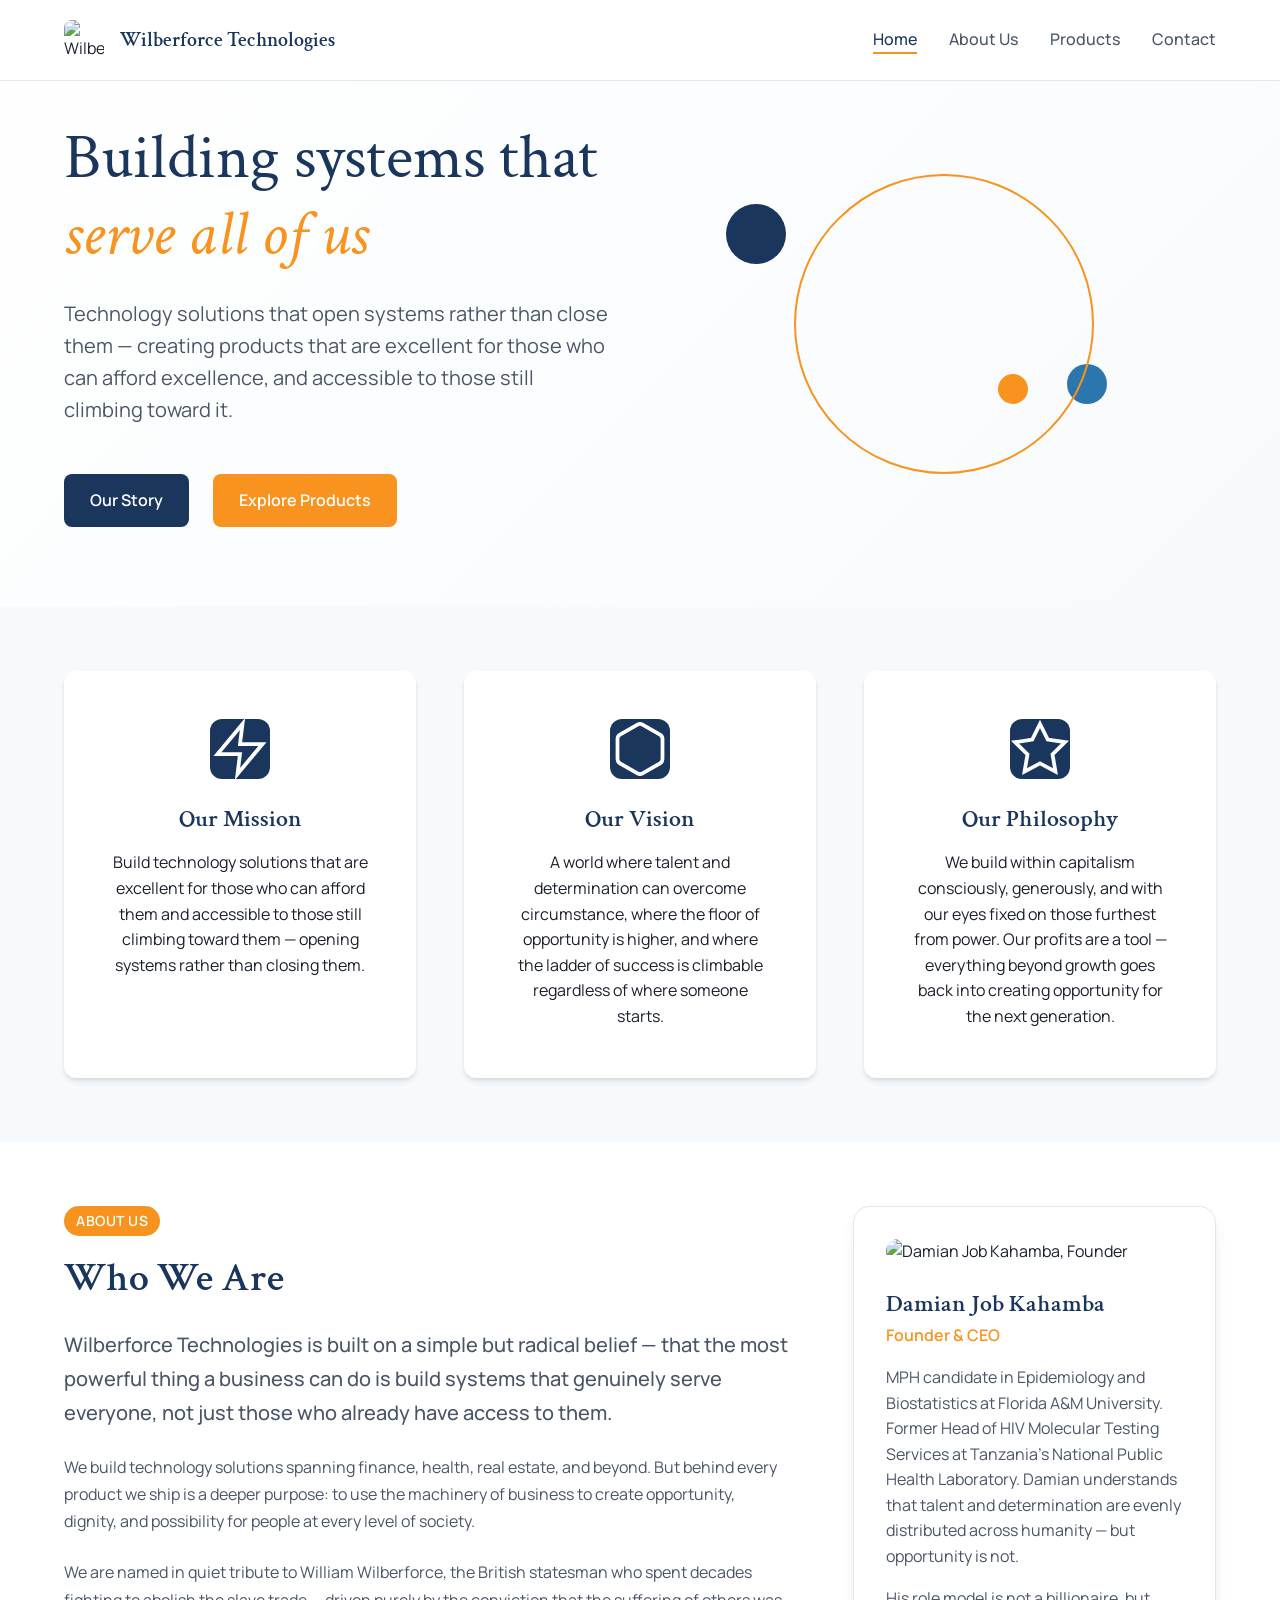
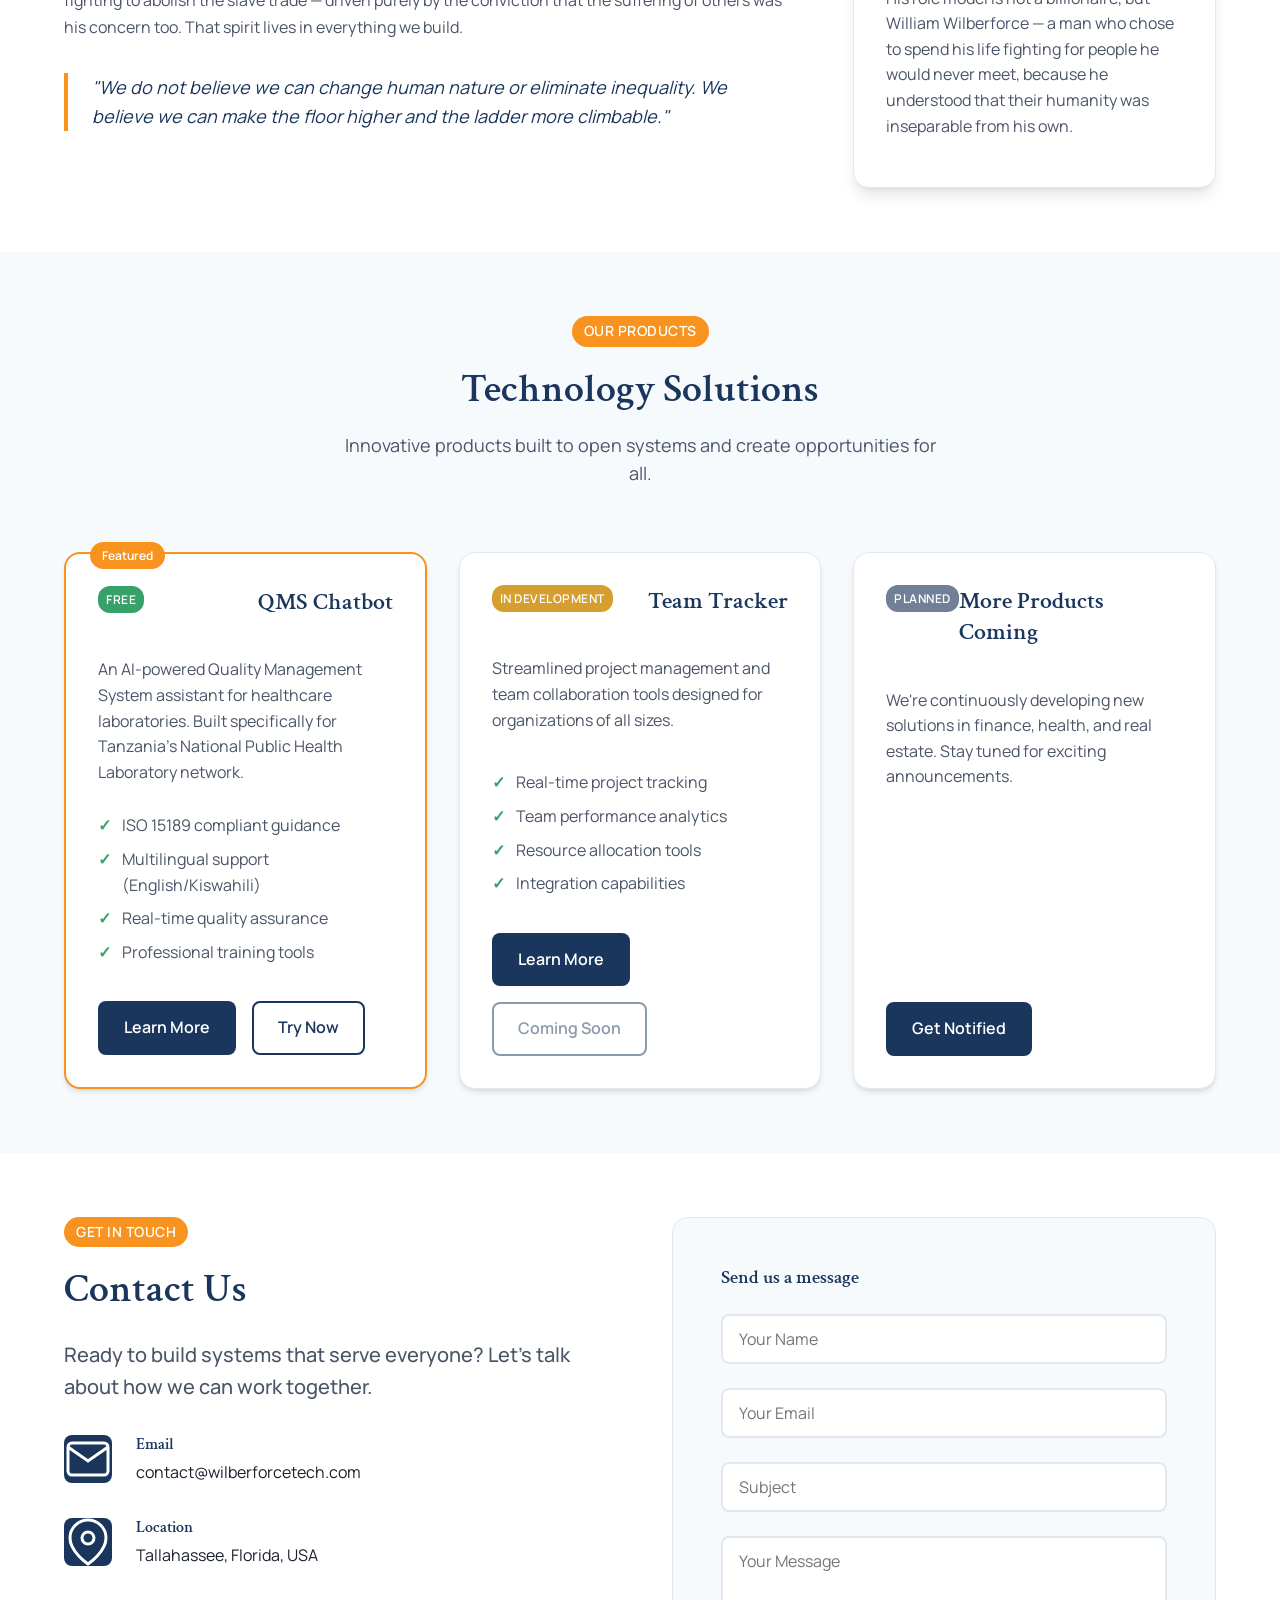
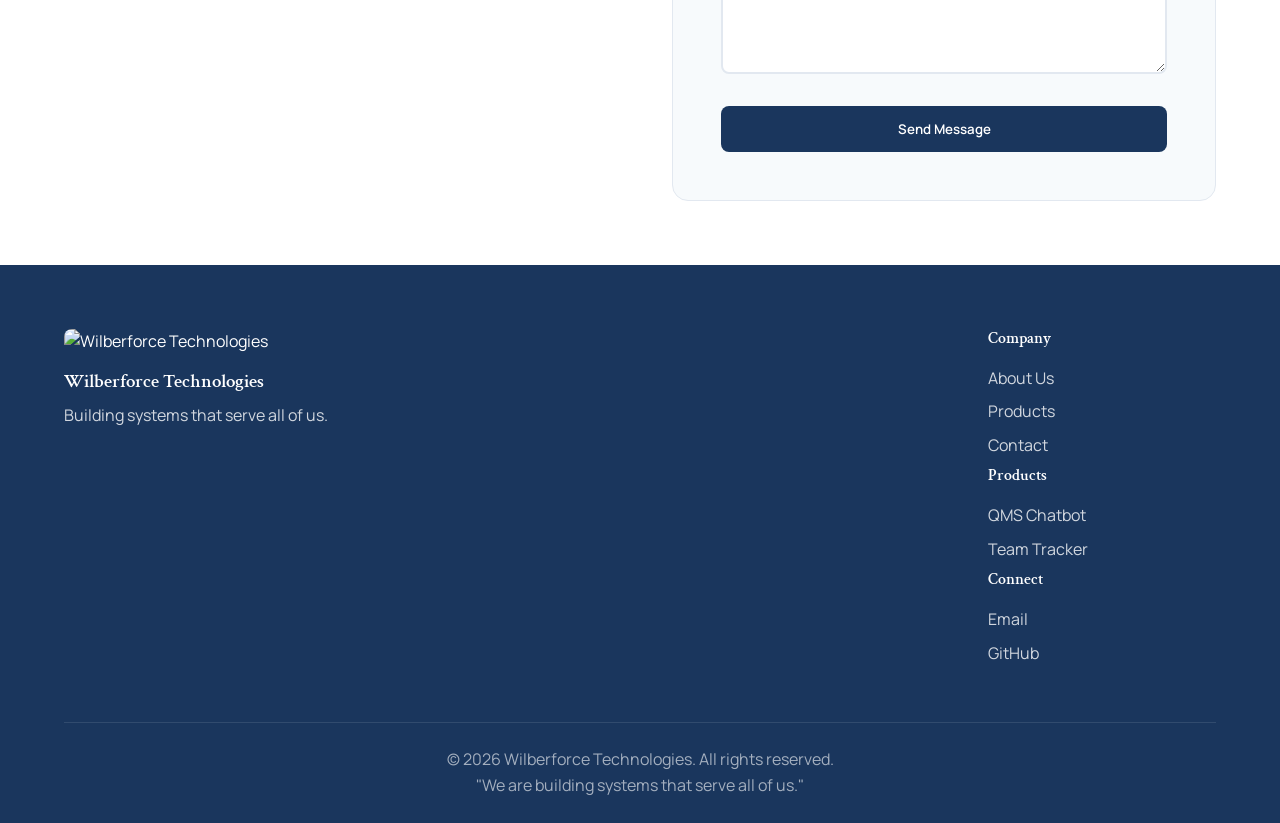
==== index.html @ ec9d5d8d "Add files via upload" ====
<!DOCTYPE html>
<html lang="en">
<head>
    <meta charset="UTF-8">
    <meta name="viewport" content="width=device-width, initial-scale=1.0">
    <title>Wilberforce Technologies - Building Systems That Serve All of Us</title>
    <link rel="stylesheet" href="styles.css">
    <link href="https://fonts.googleapis.com/css2?family=Crimson+Text:ital,wght@0,400;0,600;1,400&family=Manrope:wght@300;400;500;600;700;800&display=swap" rel="stylesheet">
</head>
<body>
    <!-- Navigation -->
    <nav class="navbar">
        <div class="nav-container">
            <div class="nav-logo">
                <img src="assets/logo.jpeg" alt="Wilberforce Technologies" class="logo-img">
                <span class="logo-text">Wilberforce Technologies</span>
            </div>
            <ul class="nav-menu">
                <li><a href="#home" class="nav-link active">Home</a></li>
                <li><a href="#about" class="nav-link">About Us</a></li>
                <li><a href="#products" class="nav-link">Products</a></li>
                <li><a href="#contact" class="nav-link">Contact</a></li>
            </ul>
            <div class="nav-toggle">
                <span></span>
                <span></span>
                <span></span>
            </div>
        </div>
    </nav>

    <!-- Hero Section -->
    <section id="home" class="hero">
        <div class="hero-container">
            <div class="hero-content">
                <h1 class="hero-title">
                    Building systems that 
                    <span class="highlight">serve all of us</span>
                </h1>
                <p class="hero-subtitle">
                    Technology solutions that open systems rather than close them — creating products that are excellent for those who can afford excellence, and accessible to those still climbing toward it.
                </p>
                <div class="hero-buttons">
                    <a href="#about" class="btn btn-primary">Our Story</a>
                    <a href="#products" class="btn btn-secondary">Explore Products</a>
                </div>
            </div>
            <div class="hero-visual">
                <div class="floating-element elem-1"></div>
                <div class="floating-element elem-2"></div>
                <div class="floating-element elem-3"></div>
                <div class="hero-circle"></div>
            </div>
        </div>
    </section>

    <!-- Mission Section -->
    <section class="mission">
        <div class="container">
            <div class="mission-grid">
                <div class="mission-item">
                    <div class="mission-icon">
                        <svg viewBox="0 0 24 24" fill="none" stroke="currentColor" stroke-width="1.5">
                            <path d="M13 2L3 14h9l-1 8 10-12h-9l1-8z"/>
                        </svg>
                    </div>
                    <h3>Our Mission</h3>
                    <p>Build technology solutions that are excellent for those who can afford them and accessible to those still climbing toward them — opening systems rather than closing them.</p>
                </div>
                <div class="mission-item">
                    <div class="mission-icon">
                        <svg viewBox="0 0 24 24" fill="none" stroke="currentColor" stroke-width="1.5">
                            <path d="M21 16V8a2 2 0 0 0-1-1.73l-7-4a2 2 0 0 0-2 0l-7 4A2 2 0 0 0 3 8v8a2 2 0 0 0 1 1.73l7 4a2 2 0 0 0 2 0l7-4A2 2 0 0 0 21 16z"/>
                        </svg>
                    </div>
                    <h3>Our Vision</h3>
                    <p>A world where talent and determination can overcome circumstance, where the floor of opportunity is higher, and where the ladder of success is climbable regardless of where someone starts.</p>
                </div>
                <div class="mission-item">
                    <div class="mission-icon">
                        <svg viewBox="0 0 24 24" fill="none" stroke="currentColor" stroke-width="1.5">
                            <path d="M12 2l3.09 6.26L22 9.27l-5 4.87 1.18 6.88L12 17.77l-6.18 3.25L7 14.14 2 9.27l6.91-1.01L12 2z"/>
                        </svg>
                    </div>
                    <h3>Our Philosophy</h3>
                    <p>We build within capitalism consciously, generously, and with our eyes fixed on those furthest from power. Our profits are a tool — everything beyond growth goes back into creating opportunity for the next generation.</p>
                </div>
            </div>
        </div>
    </section>

    <!-- About Section -->
    <section id="about" class="about">
        <div class="container">
            <div class="about-content">
                <div class="about-text">
                    <span class="section-label">About Us</span>
                    <h2>Who We Are</h2>
                    <p class="lead">Wilberforce Technologies is built on a simple but radical belief — that the most powerful thing a business can do is build systems that genuinely serve everyone, not just those who already have access to them.</p>
                    
                    <p>We build technology solutions spanning finance, health, real estate, and beyond. But behind every product we ship is a deeper purpose: to use the machinery of business to create opportunity, dignity, and possibility for people at every level of society.</p>
                    
                    <p>We are named in quiet tribute to William Wilberforce, the British statesman who spent decades fighting to abolish the slave trade — driven purely by the conviction that the suffering of others was his concern too. That spirit lives in everything we build.</p>
                    
                    <blockquote>
                        "We do not believe we can change human nature or eliminate inequality. We believe we can make the floor higher and the ladder more climbable."
                    </blockquote>
                </div>
                
                <div class="founder-card">
                    <div class="founder-image">
                        <img src="assets/headshot.jpeg" alt="Damian Job Kahamba, Founder">
                    </div>
                    <div class="founder-info">
                        <h3>Damian Job Kahamba</h3>
                        <p class="founder-title">Founder & CEO</p>
                        <p class="founder-bio">
                            MPH candidate in Epidemiology and Biostatistics at Florida A&M University. Former Head of HIV Molecular Testing Services at Tanzania's National Public Health Laboratory. Damian understands that talent and determination are evenly distributed across humanity — but opportunity is not.
                        </p>
                        <p class="founder-philosophy">
                            His role model is not a billionaire, but William Wilberforce — a man who chose to spend his life fighting for people he would never meet, because he understood that their humanity was inseparable from his own.
                        </p>
                    </div>
                </div>
            </div>
        </div>
    </section>

    <!-- Products Section -->
    <section id="products" class="products">
        <div class="container">
            <div class="section-header">
                <span class="section-label">Our Products</span>
                <h2>Technology Solutions</h2>
                <p class="section-description">Innovative products built to open systems and create opportunities for all.</p>
            </div>
            
            <div class="products-grid">
                <div class="product-card featured">
                    <div class="product-header">
                        <div class="product-status free">Free</div>
                        <h3>QMS Chatbot</h3>
                    </div>
                    <p class="product-description">An AI-powered Quality Management System assistant for healthcare laboratories. Built specifically for Tanzania's National Public Health Laboratory network.</p>
                    <ul class="product-features">
                        <li>ISO 15189 compliant guidance</li>
                        <li>Multilingual support (English/Kiswahili)</li>
                        <li>Real-time quality assurance</li>
                        <li>Professional training tools</li>
                    </ul>
                    <div class="product-actions">
                        <a href="qms-chatbot.html" class="btn btn-primary">Learn More</a>
                        <a href="https://qms.damianchatbot.net:8007" class="btn btn-outline" target="_blank">Try Now</a>
                    </div>
                </div>

                <div class="product-card">
                    <div class="product-header">
                        <div class="product-status development">In Development</div>
                        <h3>Team Tracker</h3>
                    </div>
                    <p class="product-description">Streamlined project management and team collaboration tools designed for organizations of all sizes.</p>
                    <ul class="product-features">
                        <li>Real-time project tracking</li>
                        <li>Team performance analytics</li>
                        <li>Resource allocation tools</li>
                        <li>Integration capabilities</li>
                    </ul>
                    <div class="product-actions">
                        <a href="team-tracker.html" class="btn btn-primary">Learn More</a>
                        <a href="#" class="btn btn-outline disabled">Coming Soon</a>
                    </div>
                </div>

                <div class="product-card">
                    <div class="product-header">
                        <div class="product-status planned">Planned</div>
                        <h3>More Products Coming</h3>
                    </div>
                    <p class="product-description">We're continuously developing new solutions in finance, health, and real estate. Stay tuned for exciting announcements.</p>
                    <div class="product-actions">
                        <a href="#contact" class="btn btn-primary">Get Notified</a>
                    </div>
                </div>
            </div>
        </div>
    </section>

    <!-- Contact Section -->
    <section id="contact" class="contact">
        <div class="container">
            <div class="contact-content">
                <div class="contact-info">
                    <span class="section-label">Get in Touch</span>
                    <h2>Contact Us</h2>
                    <p class="lead">Ready to build systems that serve everyone? Let's talk about how we can work together.</p>
                    
                    <div class="contact-details">
                        <div class="contact-item">
                            <div class="contact-icon">
                                <svg viewBox="0 0 24 24" fill="none" stroke="currentColor" stroke-width="1.5">
                                    <path d="M4 4h16c1.1 0 2 .9 2 2v12c0 1.1-.9 2-2 2H4c-1.1 0-2-.9-2-2V6c0-1.1.9-2 2-2z"/>
                                    <polyline points="22,6 12,13 2,6"/>
                                </svg>
                            </div>
                            <div>
                                <h4>Email</h4>
                                <p>contact@wilberforcetech.com</p>
                            </div>
                        </div>
                        
                        <div class="contact-item">
                            <div class="contact-icon">
                                <svg viewBox="0 0 24 24" fill="none" stroke="currentColor" stroke-width="1.5">
                                    <path d="M21 10c0 7-9 13-9 13s-9-6-9-13a9 9 0 0 1 18 0z"/>
                                    <circle cx="12" cy="10" r="3"/>
                                </svg>
                            </div>
                            <div>
                                <h4>Location</h4>
                                <p>Tallahassee, Florida, USA</p>
                            </div>
                        </div>
                    </div>
                </div>
                
                <div class="contact-form">
                    <h3>Send us a message</h3>
                    <form>
                        <div class="form-group">
                            <input type="text" id="name" name="name" placeholder="Your Name" required>
                        </div>
                        <div class="form-group">
                            <input type="email" id="email" name="email" placeholder="Your Email" required>
                        </div>
                        <div class="form-group">
                            <input type="text" id="subject" name="subject" placeholder="Subject" required>
                        </div>
                        <div class="form-group">
                            <textarea id="message" name="message" rows="5" placeholder="Your Message" required></textarea>
                        </div>
                        <button type="submit" class="btn btn-primary full-width">Send Message</button>
                    </form>
                </div>
            </div>
        </div>
    </section>

    <!-- Footer -->
    <footer class="footer">
        <div class="container">
            <div class="footer-content">
                <div class="footer-brand">
                    <img src="assets/logo.jpeg" alt="Wilberforce Technologies" class="footer-logo">
                    <h3>Wilberforce Technologies</h3>
                    <p>Building systems that serve all of us.</p>
                </div>
                
                <div class="footer-links">
                    <div class="footer-section">
                        <h4>Company</h4>
                        <ul>
                            <li><a href="#about">About Us</a></li>
                            <li><a href="#products">Products</a></li>
                            <li><a href="#contact">Contact</a></li>
                        </ul>
                    </div>
                    
                    <div class="footer-section">
                        <h4>Products</h4>
                        <ul>
                            <li><a href="qms-chatbot.html">QMS Chatbot</a></li>
                            <li><a href="team-tracker.html">Team Tracker</a></li>
                        </ul>
                    </div>
                    
                    <div class="footer-section">
                        <h4>Connect</h4>
                        <ul>
                            <li><a href="mailto:contact@wilberforcetech.com">Email</a></li>
                            <li><a href="https://github.com/damianjobkahamba" target="_blank">GitHub</a></li>
                        </ul>
                    </div>
                </div>
            </div>
            
            <div class="footer-bottom">
                <p>&copy; 2026 Wilberforce Technologies. All rights reserved.</p>
                <p>"We are building systems that serve all of us."</p>
            </div>
        </div>
    </footer>

    <script src="script.js"></script>
</body>
</html>
---- styles.css ----
:root {
  /* Brand Colors */
  --primary-color: #1a365d;
  --secondary-color: #2b77ad;
  --accent-color: #f7931e;
  --text-primary: #1a202c;
  --text-secondary: #4a5568;
  --text-muted: #718096;
  --background: #ffffff;
  --background-secondary: #f7fafc;
  --background-tertiary: #edf2f7;
  --border-color: #e2e8f0;
  --success-color: #38a169;
  --warning-color: #d69e2e;
  
  /* Typography */
  --font-heading: 'Crimson Text', serif;
  --font-body: 'Manrope', sans-serif;
  
  /* Spacing */
  --spacing-xs: 0.25rem;
  --spacing-sm: 0.5rem;
  --spacing-md: 1rem;
  --spacing-lg: 1.5rem;
  --spacing-xl: 2rem;
  --spacing-2xl: 3rem;
  --spacing-3xl: 4rem;
  
  /* Shadows */
  --shadow-sm: 0 1px 2px 0 rgba(0, 0, 0, 0.05);
  --shadow-md: 0 4px 6px -1px rgba(0, 0, 0, 0.1), 0 2px 4px -1px rgba(0, 0, 0, 0.06);
  --shadow-lg: 0 10px 15px -3px rgba(0, 0, 0, 0.1), 0 4px 6px -2px rgba(0, 0, 0, 0.05);
  --shadow-xl: 0 20px 25px -5px rgba(0, 0, 0, 0.1), 0 10px 10px -5px rgba(0, 0, 0, 0.04);
  
  /* Transitions */
  --transition-base: all 0.3s ease;
  --transition-fast: all 0.15s ease;
}

/* Reset and Base Styles */
* {
  margin: 0;
  padding: 0;
  box-sizing: border-box;
}

body {
  font-family: var(--font-body);
  line-height: 1.6;
  color: var(--text-primary);
  background: var(--background);
  overflow-x: hidden;
}

h1, h2, h3, h4, h5, h6 {
  font-family: var(--font-heading);
  font-weight: 600;
  line-height: 1.3;
}

.container {
  max-width: 1200px;
  margin: 0 auto;
  padding: 0 var(--spacing-lg);
}

/* Navigation */
.navbar {
  position: fixed;
  top: 0;
  left: 0;
  right: 0;
  background: rgba(255, 255, 255, 0.95);
  backdrop-filter: blur(10px);
  border-bottom: 1px solid var(--border-color);
  z-index: 1000;
  transition: var(--transition-base);
}

.nav-container {
  max-width: 1200px;
  margin: 0 auto;
  padding: 0 var(--spacing-lg);
  display: flex;
  align-items: center;
  justify-content: space-between;
  height: 80px;
}

.nav-logo {
  display: flex;
  align-items: center;
  gap: var(--spacing-md);
}

.logo-img {
  width: 40px;
  height: 40px;
  border-radius: 8px;
  object-fit: cover;
}

.logo-text {
  font-family: var(--font-heading);
  font-size: 1.25rem;
  font-weight: 600;
  color: var(--primary-color);
}

.nav-menu {
  display: flex;
  list-style: none;
  gap: var(--spacing-xl);
}

.nav-link {
  text-decoration: none;
  color: var(--text-secondary);
  font-weight: 500;
  transition: var(--transition-base);
  position: relative;
}

.nav-link:hover,
.nav-link.active {
  color: var(--primary-color);
}

.nav-link::after {
  content: '';
  position: absolute;
  bottom: -4px;
  left: 0;
  width: 0;
  height: 2px;
  background: var(--accent-color);
  transition: var(--transition-base);
}

.nav-link:hover::after,
.nav-link.active::after {
  width: 100%;
}

.nav-toggle {
  display: none;
  flex-direction: column;
  cursor: pointer;
  gap: 4px;
}

.nav-toggle span {
  width: 25px;
  height: 3px;
  background: var(--primary-color);
  border-radius: 2px;
  transition: var(--transition-base);
}

/* Hero Section */
.hero {
  padding: 120px 0 80px;
  background: linear-gradient(135deg, var(--background) 0%, var(--background-secondary) 100%);
  position: relative;
  overflow: hidden;
}

.hero-container {
  max-width: 1200px;
  margin: 0 auto;
  padding: 0 var(--spacing-lg);
  display: grid;
  grid-template-columns: 1fr 1fr;
  gap: var(--spacing-3xl);
  align-items: center;
}

.hero-title {
  font-size: clamp(2.5rem, 5vw, 4rem);
  font-weight: 400;
  color: var(--primary-color);
  margin-bottom: var(--spacing-lg);
  line-height: 1.2;
}

.highlight {
  color: var(--accent-color);
  font-style: italic;
}

.hero-subtitle {
  font-size: 1.25rem;
  color: var(--text-secondary);
  margin-bottom: var(--spacing-2xl);
  line-height: 1.6;
}

.hero-buttons {
  display: flex;
  gap: var(--spacing-lg);
  flex-wrap: wrap;
}

/* Visual Elements */
.hero-visual {
  position: relative;
  height: 400px;
  display: flex;
  align-items: center;
  justify-content: center;
}

.hero-circle {
  width: 300px;
  height: 300px;
  border: 2px solid var(--accent-color);
  border-radius: 50%;
  position: relative;
  animation: rotate 20s linear infinite;
}

.floating-element {
  position: absolute;
  border-radius: 50%;
  animation: float 6s ease-in-out infinite;
}

.elem-1 {
  width: 60px;
  height: 60px;
  background: var(--primary-color);
  top: 20%;
  left: 10%;
  animation-delay: 0s;
}

.elem-2 {
  width: 40px;
  height: 40px;
  background: var(--secondary-color);
  top: 60%;
  right: 20%;
  animation-delay: 2s;
}

.elem-3 {
  width: 30px;
  height: 30px;
  background: var(--accent-color);
  bottom: 30%;
  left: 60%;
  animation-delay: 4s;
}

@keyframes rotate {
  from { transform: rotate(0deg); }
  to { transform: rotate(360deg); }
}

@keyframes float {
  0%, 100% { transform: translateY(0px); }
  50% { transform: translateY(-20px); }
}

/* Buttons */
.btn {
  display: inline-flex;
  align-items: center;
  padding: 12px 24px;
  border-radius: 8px;
  text-decoration: none;
  font-weight: 600;
  transition: var(--transition-base);
  border: 2px solid transparent;
  cursor: pointer;
  font-family: var(--font-body);
}

.btn-primary {
  background: var(--primary-color);
  color: white;
}

.btn-primary:hover {
  background: var(--secondary-color);
  transform: translateY(-2px);
  box-shadow: var(--shadow-lg);
}

.btn-secondary {
  background: var(--accent-color);
  color: white;
}

.btn-secondary:hover {
  background: #e8851a;
  transform: translateY(-2px);
  box-shadow: var(--shadow-lg);
}

.btn-outline {
  background: transparent;
  color: var(--primary-color);
  border: 2px solid var(--primary-color);
}

.btn-outline:hover {
  background: var(--primary-color);
  color: white;
}

.btn.disabled {
  opacity: 0.5;
  cursor: not-allowed;
  pointer-events: none;
}

.btn.full-width {
  width: 100%;
  justify-content: center;
}

/* Mission Section */
.mission {
  padding: var(--spacing-3xl) 0;
  background: var(--background-secondary);
}

.mission-grid {
  display: grid;
  grid-template-columns: repeat(auto-fit, minmax(320px, 1fr));
  gap: var(--spacing-2xl);
}

.mission-item {
  text-align: center;
  padding: var(--spacing-2xl);
  background: white;
  border-radius: 12px;
  box-shadow: var(--shadow-md);
  transition: var(--transition-base);
}

.mission-item:hover {
  transform: translateY(-5px);
  box-shadow: var(--shadow-xl);
}

.mission-icon {
  width: 60px;
  height: 60px;
  margin: 0 auto var(--spacing-lg);
  background: var(--primary-color);
  border-radius: 12px;
  display: flex;
  align-items: center;
  justify-content: center;
  color: white;
}

.mission-item h3 {
  font-size: 1.5rem;
  color: var(--primary-color);
  margin-bottom: var(--spacing-md);
}

/* Section Labels */
.section-label {
  display: inline-block;
  padding: 4px 12px;
  background: var(--accent-color);
  color: white;
  font-size: 0.875rem;
  font-weight: 600;
  border-radius: 20px;
  margin-bottom: var(--spacing-md);
  text-transform: uppercase;
  letter-spacing: 0.5px;
}

/* About Section */
.about {
  padding: var(--spacing-3xl) 0;
}

.about-content {
  display: grid;
  grid-template-columns: 2fr 1fr;
  gap: var(--spacing-3xl);
  align-items: start;
}

.about-text h2 {
  font-size: 2.5rem;
  color: var(--primary-color);
  margin-bottom: var(--spacing-lg);
}

.lead {
  font-size: 1.25rem;
  color: var(--text-secondary);
  font-weight: 500;
  margin-bottom: var(--spacing-lg);
}

.about-text p {
  margin-bottom: var(--spacing-lg);
  color: var(--text-secondary);
  line-height: 1.7;
}

blockquote {
  border-left: 4px solid var(--accent-color);
  padding-left: var(--spacing-lg);
  margin: var(--spacing-xl) 0;
  font-style: italic;
  font-size: 1.125rem;
  color: var(--primary-color);
}

/* Founder Card */
.founder-card {
  background: white;
  border-radius: 16px;
  padding: var(--spacing-xl);
  box-shadow: var(--shadow-lg);
  border: 1px solid var(--border-color);
  position: sticky;
  top: 120px;
}

.founder-image {
  margin-bottom: var(--spacing-lg);
}

.founder-image img {
  width: 100%;
  height: 250px;
  object-fit: cover;
  border-radius: 12px;
}

.founder-card h3 {
  font-size: 1.5rem;
  color: var(--primary-color);
  margin-bottom: var(--spacing-xs);
}

.founder-title {
  color: var(--accent-color);
  font-weight: 600;
  margin-bottom: var(--spacing-md);
}

.founder-bio,
.founder-philosophy {
  color: var(--text-secondary);
  line-height: 1.6;
  margin-bottom: var(--spacing-md);
}

/* Products Section */
.products {
  padding: var(--spacing-3xl) 0;
  background: var(--background-secondary);
}

.section-header {
  text-align: center;
  margin-bottom: var(--spacing-3xl);
}

.section-header h2 {
  font-size: 2.5rem;
  color: var(--primary-color);
  margin-bottom: var(--spacing-md);
}

.section-description {
  font-size: 1.125rem;
  color: var(--text-secondary);
  max-width: 600px;
  margin: 0 auto;
}

.products-grid {
  display: grid;
  grid-template-columns: repeat(auto-fit, minmax(350px, 1fr));
  gap: var(--spacing-xl);
}

.product-card {
  background: white;
  border-radius: 16px;
  padding: var(--spacing-xl);
  box-shadow: var(--shadow-md);
  border: 1px solid var(--border-color);
  transition: var(--transition-base);
  display: flex;
  flex-direction: column;
}

.product-card:hover {
  transform: translateY(-8px);
  box-shadow: var(--shadow-xl);
}

.product-card.featured {
  border: 2px solid var(--accent-color);
  position: relative;
}

.product-card.featured::before {
  content: 'Featured';
  position: absolute;
  top: -12px;
  left: var(--spacing-lg);
  background: var(--accent-color);
  color: white;
  padding: 4px 12px;
  border-radius: 20px;
  font-size: 0.75rem;
  font-weight: 600;
}

.product-header {
  display: flex;
  justify-content: space-between;
  align-items: flex-start;
  margin-bottom: var(--spacing-lg);
}

.product-status {
  padding: 4px 8px;
  border-radius: 12px;
  font-size: 0.75rem;
  font-weight: 600;
  text-transform: uppercase;
  letter-spacing: 0.5px;
}

.product-status.free {
  background: var(--success-color);
  color: white;
}

.product-status.development {
  background: var(--warning-color);
  color: white;
}

.product-status.planned {
  background: var(--text-muted);
  color: white;
}

.product-card h3 {
  font-size: 1.5rem;
  color: var(--primary-color);
  margin-bottom: var(--spacing-md);
}

.product-description {
  color: var(--text-secondary);
  margin-bottom: var(--spacing-lg);
  line-height: 1.6;
  flex-grow: 1;
}

.product-features {
  list-style: none;
  margin-bottom: var(--spacing-xl);
}

.product-features li {
  padding: var(--spacing-xs) 0;
  color: var(--text-secondary);
  position: relative;
  padding-left: var(--spacing-lg);
}

.product-features li::before {
  content: '✓';
  position: absolute;
  left: 0;
  color: var(--success-color);
  font-weight: bold;
}

.product-actions {
  display: flex;
  gap: var(--spacing-md);
  flex-wrap: wrap;
}

/* Contact Section */
.contact {
  padding: var(--spacing-3xl) 0;
}

.contact-content {
  display: grid;
  grid-template-columns: 1fr 1fr;
  gap: var(--spacing-3xl);
}

.contact-info h2 {
  font-size: 2.5rem;
  color: var(--primary-color);
  margin-bottom: var(--spacing-lg);
}

.contact-details {
  margin-top: var(--spacing-xl);
}

.contact-item {
  display: flex;
  gap: var(--spacing-lg);
  margin-bottom: var(--spacing-xl);
}

.contact-icon {
  width: 48px;
  height: 48px;
  background: var(--primary-color);
  border-radius: 8px;
  display: flex;
  align-items: center;
  justify-content: center;
  color: white;
  flex-shrink: 0;
}

.contact-item h4 {
  color: var(--primary-color);
  margin-bottom: var(--spacing-xs);
}

/* Form Styles */
.contact-form {
  background: var(--background-secondary);
  padding: var(--spacing-2xl);
  border-radius: 16px;
  border: 1px solid var(--border-color);
}

.contact-form h3 {
  color: var(--primary-color);
  margin-bottom: var(--spacing-lg);
}

.form-group {
  margin-bottom: var(--spacing-lg);
}

.form-group input,
.form-group textarea {
  width: 100%;
  padding: 12px 16px;
  border: 2px solid var(--border-color);
  border-radius: 8px;
  font-family: var(--font-body);
  font-size: 1rem;
  transition: var(--transition-base);
}

.form-group input:focus,
.form-group textarea:focus {
  outline: none;
  border-color: var(--primary-color);
  box-shadow: 0 0 0 3px rgba(26, 54, 93, 0.1);
}

.form-group textarea {
  resize: vertical;
  min-height: 120px;
}

/* Footer */
.footer {
  background: var(--primary-color);
  color: white;
  padding: var(--spacing-3xl) 0 var(--spacing-lg);
}

.footer-content {
  display: grid;
  grid-template-columns: 1fr auto auto auto;
  gap: var(--spacing-3xl);
  margin-bottom: var(--spacing-2xl);
}

.footer-brand {
  max-width: 300px;
}

.footer-logo {
  width: 48px;
  height: 48px;
  border-radius: 8px;
  margin-bottom: var(--spacing-md);
}

.footer-brand h3 {
  color: white;
  margin-bottom: var(--spacing-sm);
}

.footer-brand p {
  color: rgba(255, 255, 255, 0.8);
}

.footer-section h4 {
  color: white;
  margin-bottom: var(--spacing-md);
  font-size: 1rem;
}

.footer-section ul {
  list-style: none;
}

.footer-section ul li {
  margin-bottom: var(--spacing-sm);
}

.footer-section ul li a {
  color: rgba(255, 255, 255, 0.8);
  text-decoration: none;
  transition: var(--transition-base);
}

.footer-section ul li a:hover {
  color: var(--accent-color);
}

.footer-bottom {
  border-top: 1px solid rgba(255, 255, 255, 0.1);
  padding-top: var(--spacing-lg);
  text-align: center;
  color: rgba(255, 255, 255, 0.6);
}

/* Responsive Design */
@media (max-width: 768px) {
  .nav-menu {
    display: none;
  }
  
  .nav-toggle {
    display: flex;
  }
  
  .hero-container {
    grid-template-columns: 1fr;
    text-align: center;
  }
  
  .hero-visual {
    height: 300px;
  }
  
  .hero-circle {
    width: 200px;
    height: 200px;
  }
  
  .about-content {
    grid-template-columns: 1fr;
    gap: var(--spacing-2xl);
  }
  
  .founder-card {
    position: static;
  }
  
  .contact-content {
    grid-template-columns: 1fr;
    gap: var(--spacing-2xl);
  }
  
  .footer-content {
    grid-template-columns: 1fr;
    text-align: center;
  }
  
  .hero-buttons {
    justify-content: center;
  }
  
  .product-actions {
    justify-content: center;
  }
}

@media (max-width: 480px) {
  .container {
    padding: 0 var(--spacing-md);
  }
  
  .hero {
    padding: 100px 0 60px;
  }
  
  .hero-title {
    font-size: 2.5rem;
  }
  
  .products-grid {
    grid-template-columns: 1fr;
  }
  
  .btn {
    padding: 10px 20px;
    font-size: 0.9rem;
  }
}
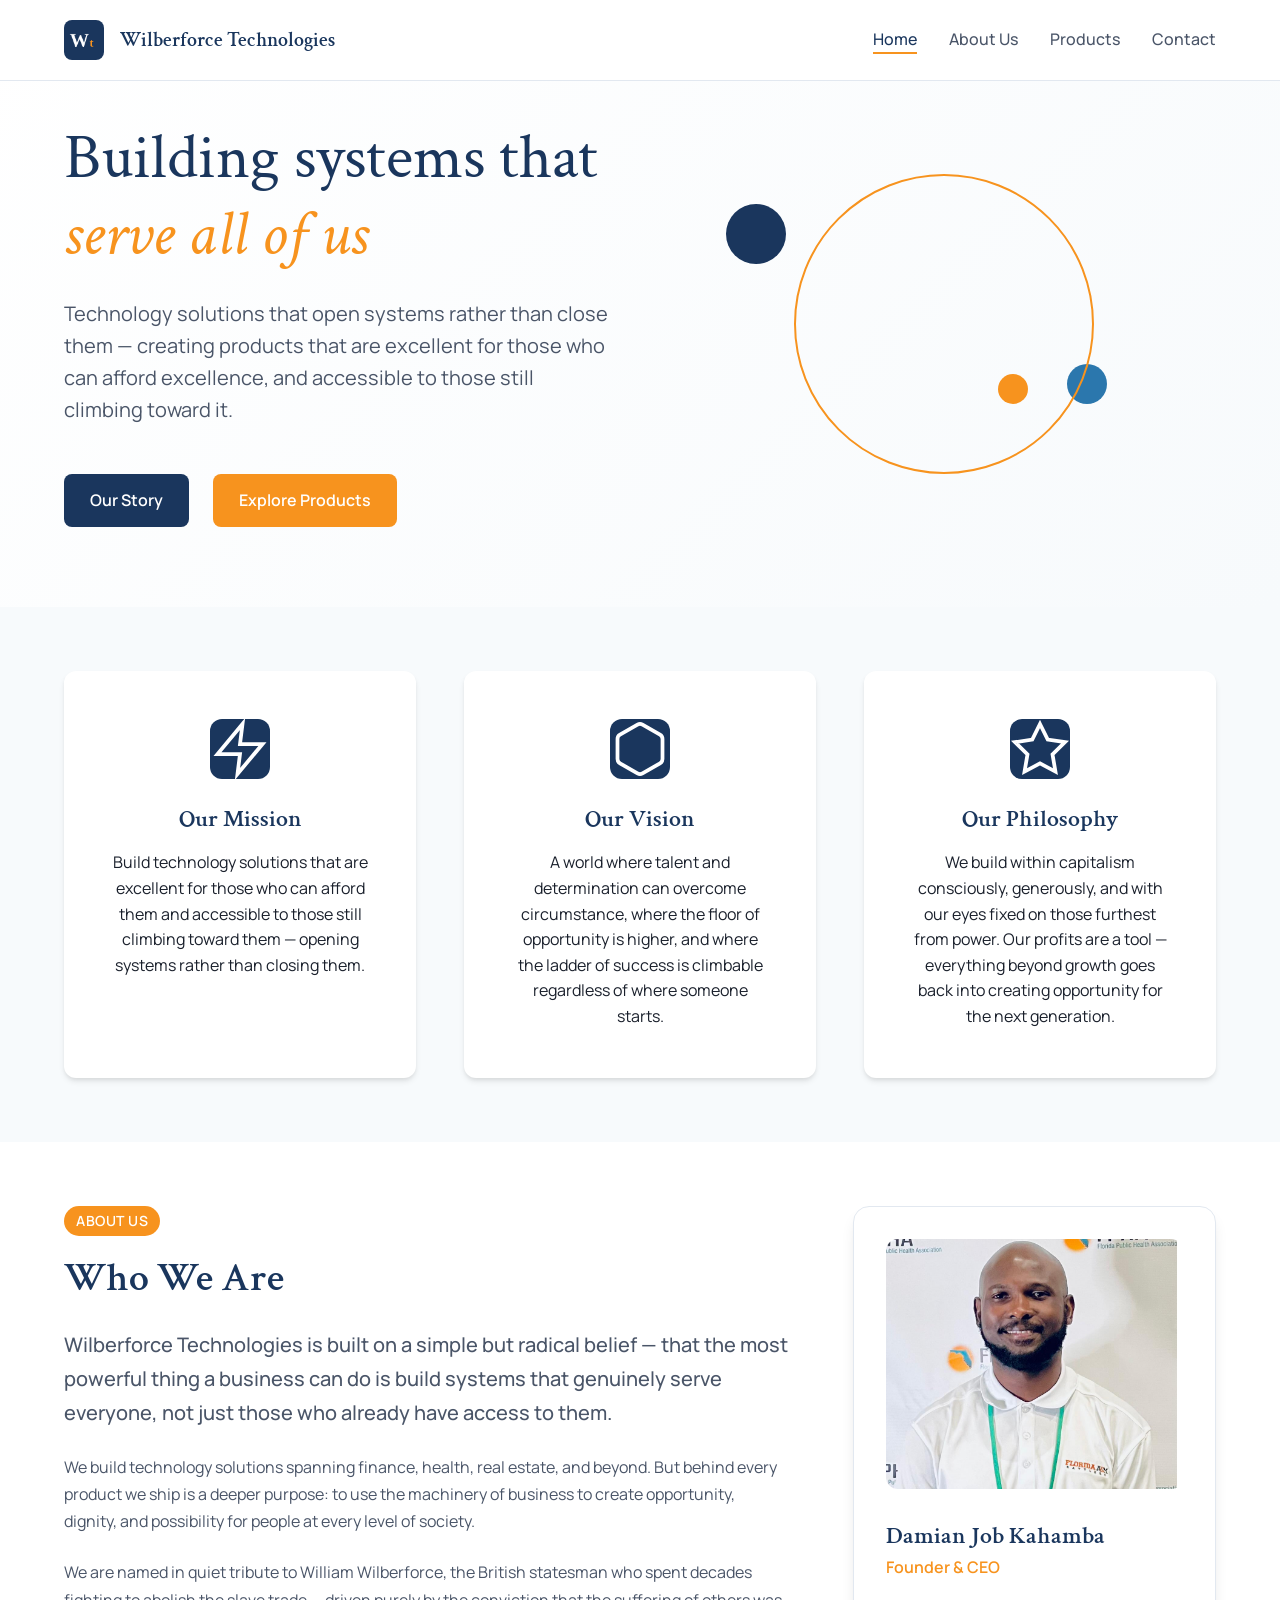
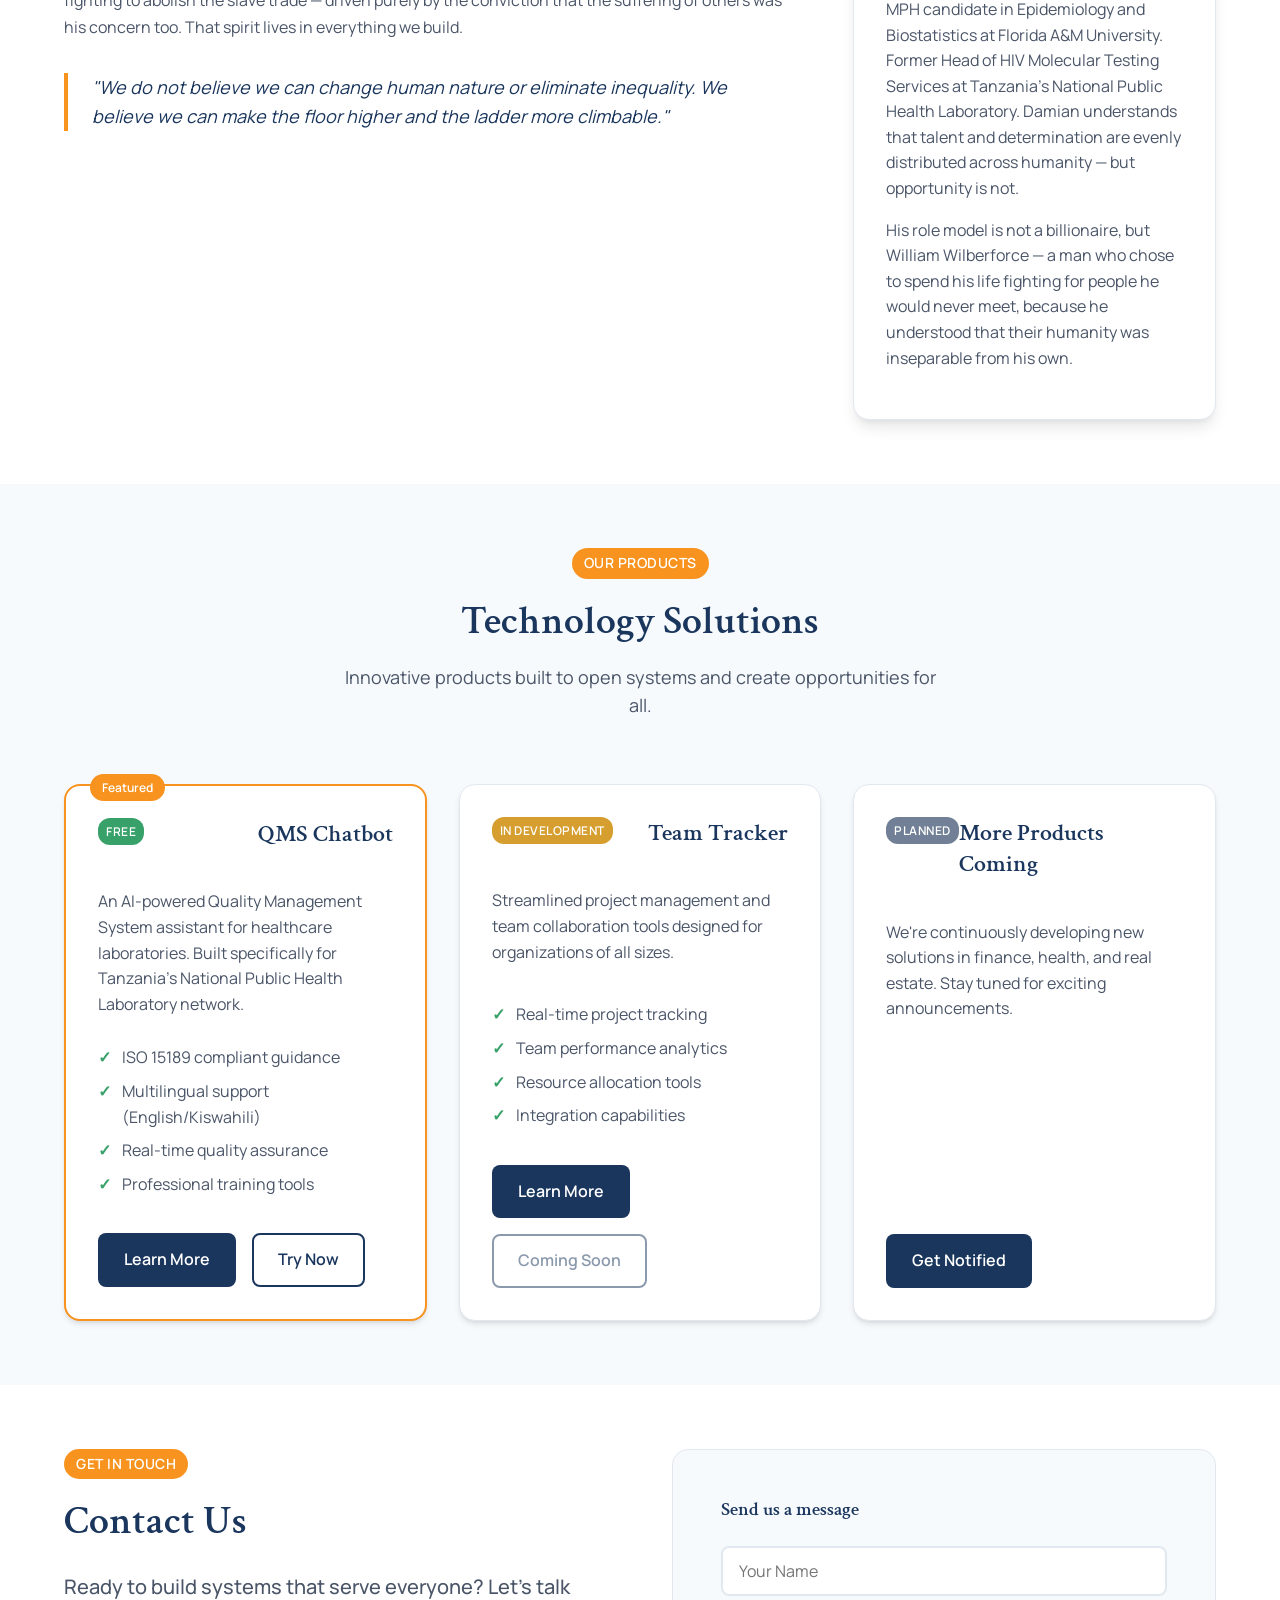
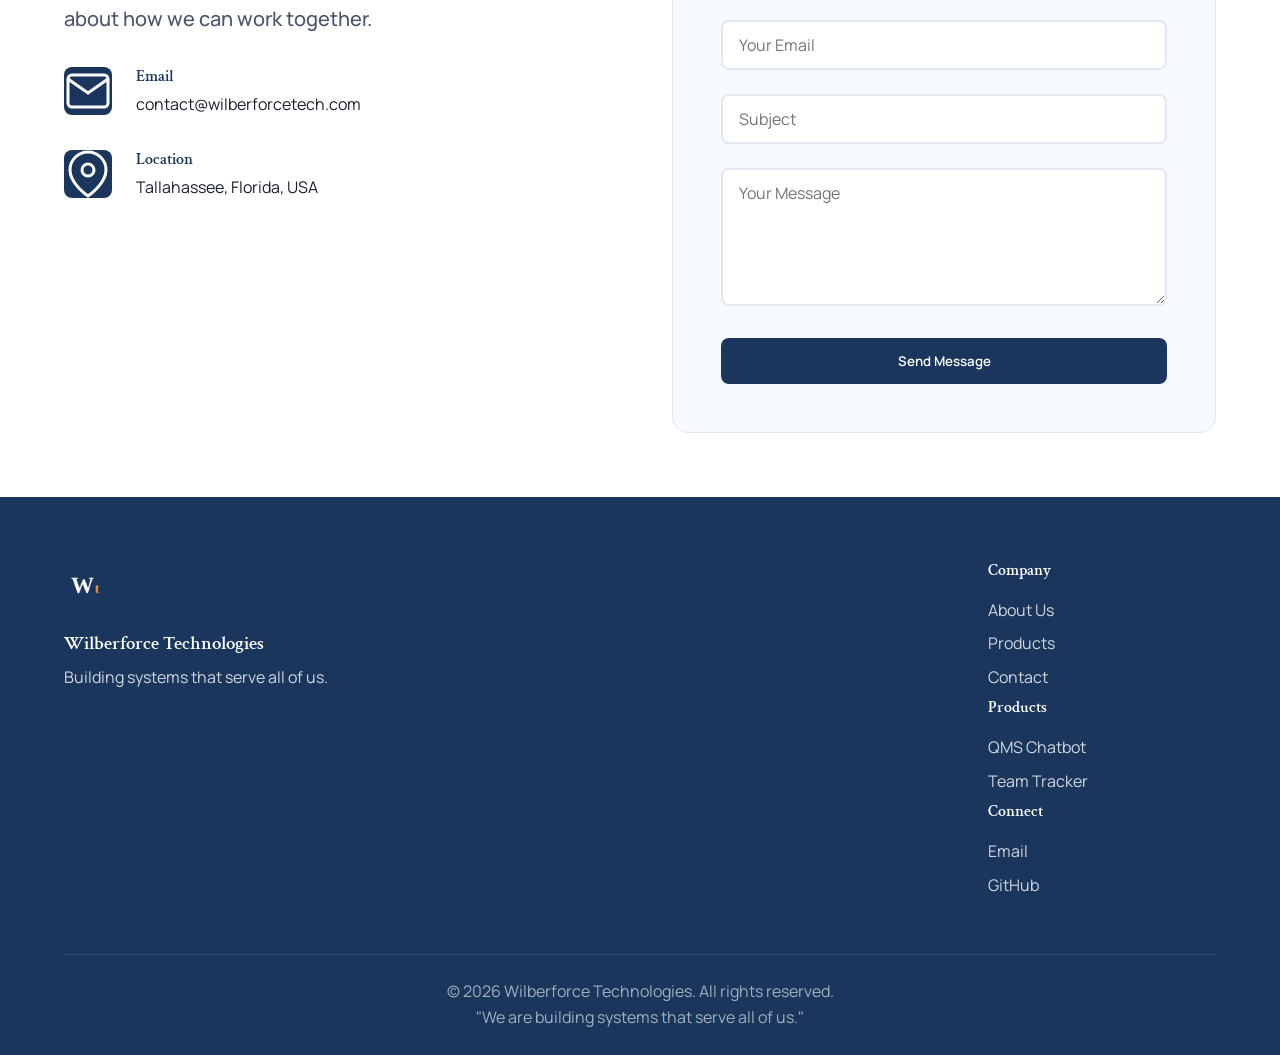
==== commit 859c8cf0: "Update image source paths in index.html" ====
--- a/index.html
+++ b/index.html
@@ -12,7 +12,7 @@
     <nav class="navbar">
         <div class="nav-container">
             <div class="nav-logo">
-                <img src="assets/logo.jpeg" alt="Wilberforce Technologies" class="logo-img">
+                <img src="logo.jpeg" alt="Wilberforce Technologies" class="logo-img">
                 <span class="logo-text">Wilberforce Technologies</span>
             </div>
             <ul class="nav-menu">
@@ -109,7 +109,7 @@
                 
                 <div class="founder-card">
                     <div class="founder-image">
-                        <img src="assets/headshot.jpeg" alt="Damian Job Kahamba, Founder">
+                        <img src="headshot.jpeg" alt="Damian Job Kahamba, Founder">
                     </div>
                     <div class="founder-info">
                         <h3>Damian Job Kahamba</h3>
@@ -251,7 +251,7 @@
         <div class="container">
             <div class="footer-content">
                 <div class="footer-brand">
-                    <img src="assets/logo.jpeg" alt="Wilberforce Technologies" class="footer-logo">
+                    <img src="logo.jpeg" alt="Wilberforce Technologies" class="footer-logo">
                     <h3>Wilberforce Technologies</h3>
                     <p>Building systems that serve all of us.</p>
                 </div>
@@ -293,4 +293,4 @@
 
     <script src="script.js"></script>
 </body>
-</html>+</html>
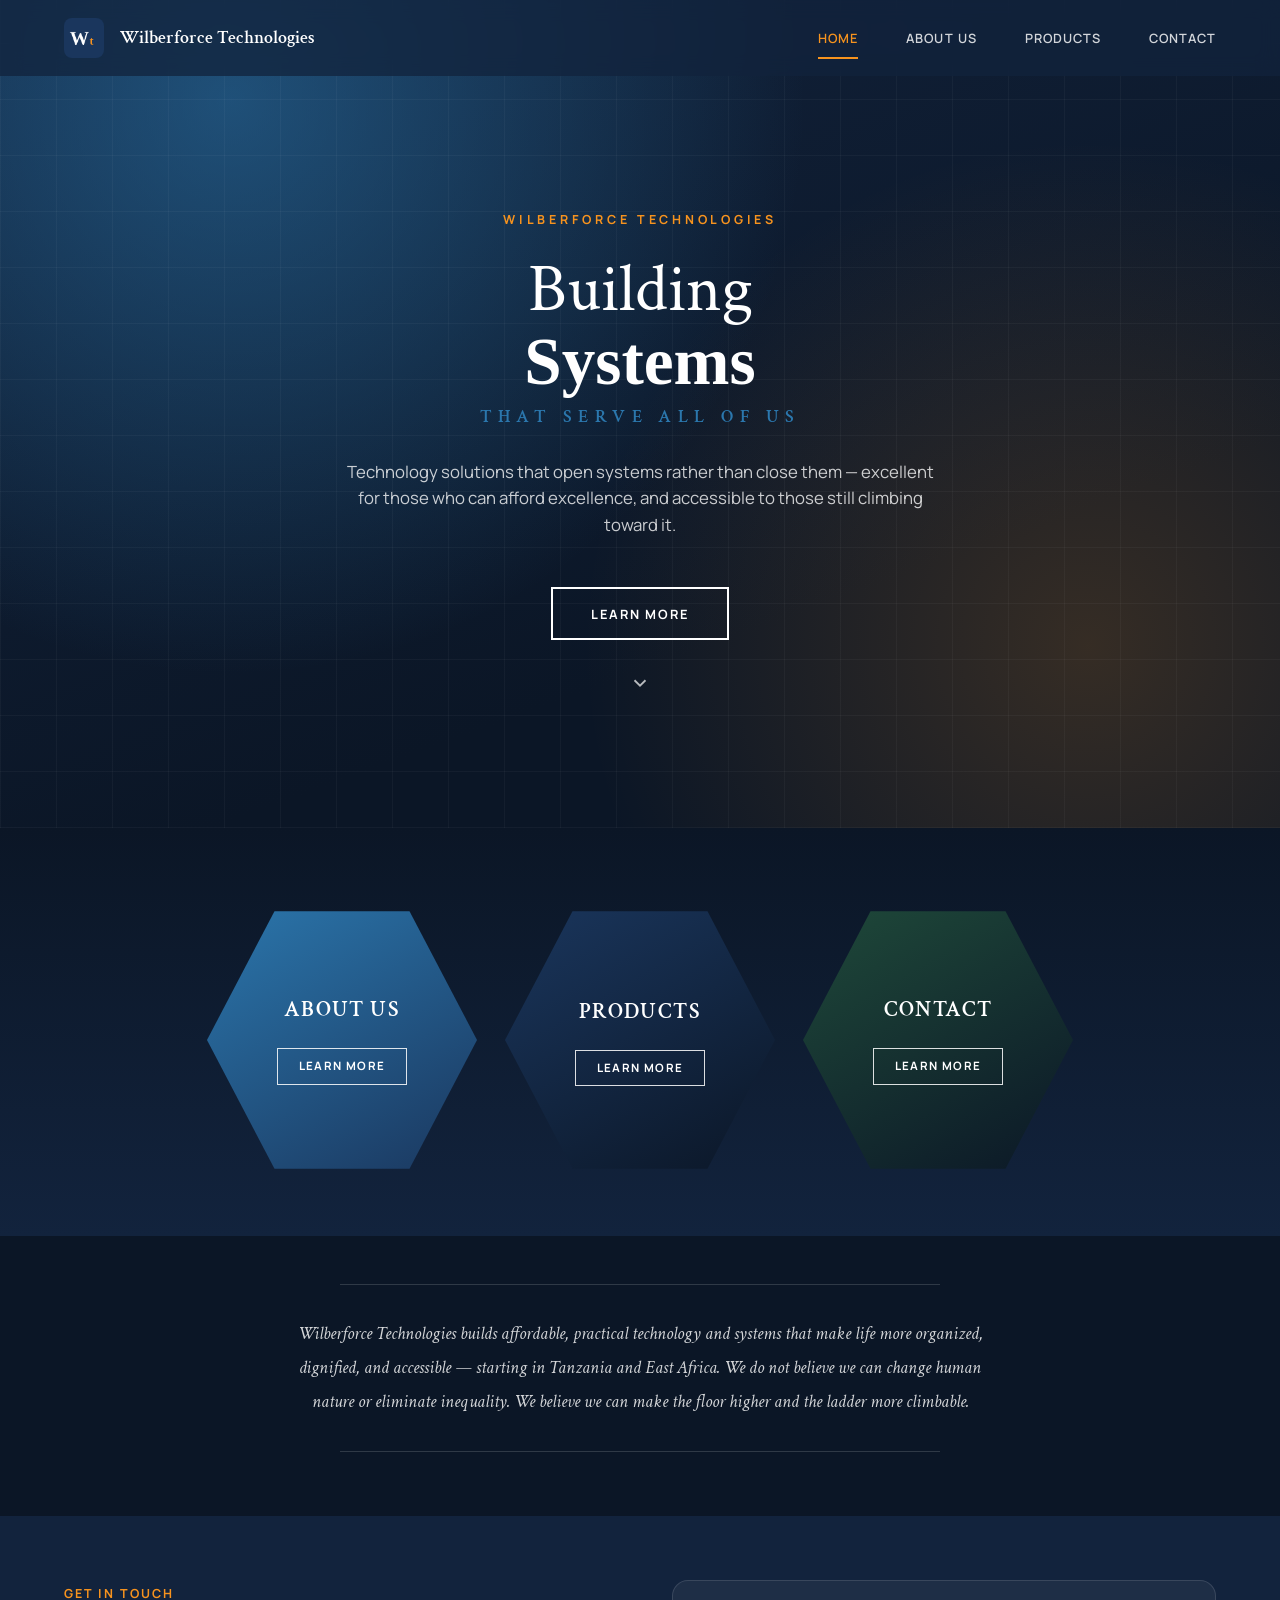
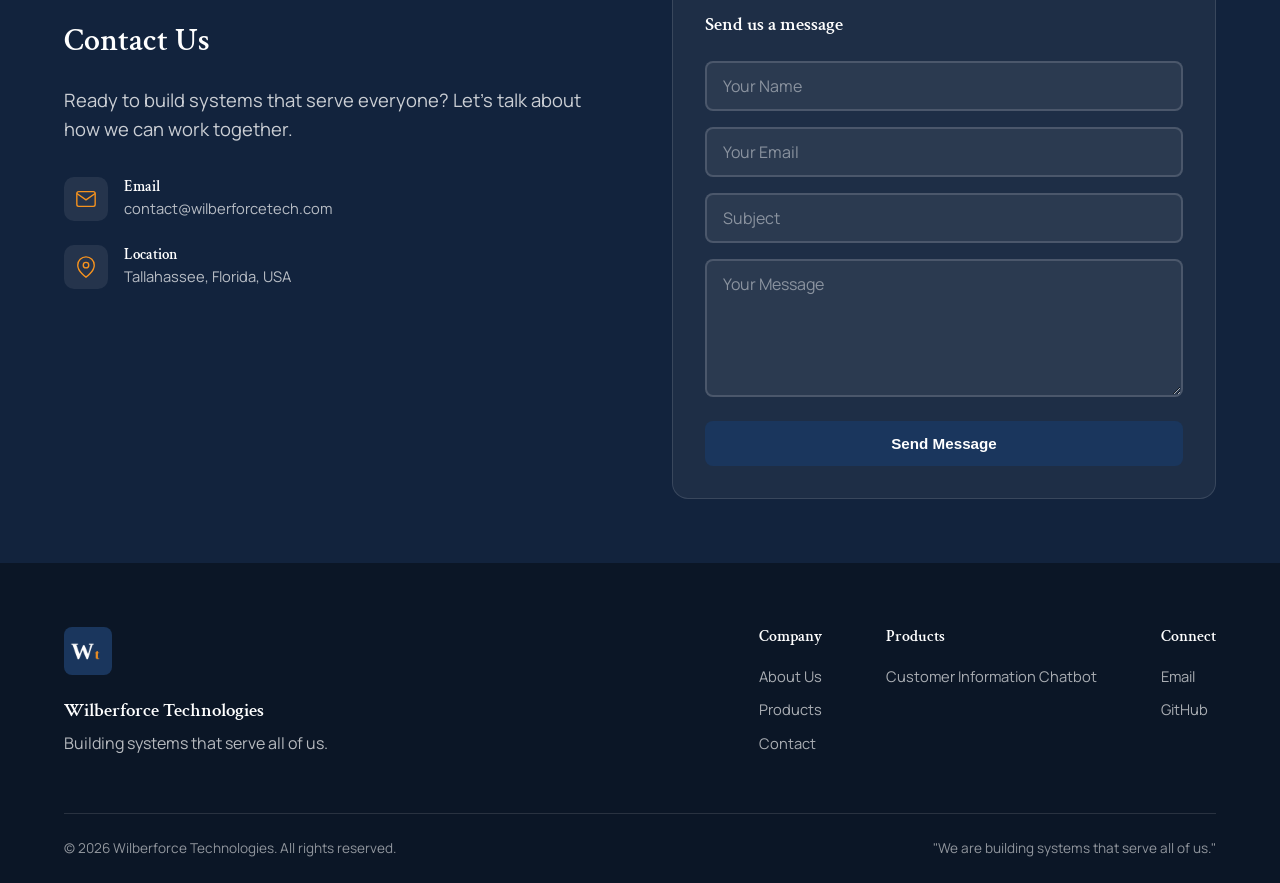
==== commit 1adb25f7: "Add files via upload" ====
--- a/index.html
+++ b/index.html
@@ -4,189 +4,84 @@
     <meta charset="UTF-8">
     <meta name="viewport" content="width=device-width, initial-scale=1.0">
     <title>Wilberforce Technologies - Building Systems That Serve All of Us</title>
+    <link rel="icon" type="image/png" href="favicon-32.png">
     <link rel="stylesheet" href="styles.css">
     <link href="https://fonts.googleapis.com/css2?family=Crimson+Text:ital,wght@0,400;0,600;1,400&family=Manrope:wght@300;400;500;600;700;800&display=swap" rel="stylesheet">
 </head>
-<body>
+<body data-page="home">
     <!-- Navigation -->
     <nav class="navbar">
         <div class="nav-container">
-            <div class="nav-logo">
+            <a href="index.html" class="nav-logo">
                 <img src="logo.jpeg" alt="Wilberforce Technologies" class="logo-img">
                 <span class="logo-text">Wilberforce Technologies</span>
-            </div>
+            </a>
             <ul class="nav-menu">
-                <li><a href="#home" class="nav-link active">Home</a></li>
-                <li><a href="#about" class="nav-link">About Us</a></li>
-                <li><a href="#products" class="nav-link">Products</a></li>
+                <li><a href="index.html" class="nav-link" data-page="home">Home</a></li>
+                <li><a href="about.html" class="nav-link" data-page="about">About Us</a></li>
+                <li><a href="products.html" class="nav-link" data-page="products">Products</a></li>
                 <li><a href="#contact" class="nav-link">Contact</a></li>
             </ul>
-            <div class="nav-toggle">
+            <button class="nav-toggle" aria-label="Toggle menu">
                 <span></span>
                 <span></span>
                 <span></span>
-            </div>
+            </button>
         </div>
     </nav>
 
-    <!-- Hero Section -->
+    <!-- Hero -->
     <section id="home" class="hero">
-        <div class="hero-container">
-            <div class="hero-content">
-                <h1 class="hero-title">
-                    Building systems that 
-                    <span class="highlight">serve all of us</span>
-                </h1>
-                <p class="hero-subtitle">
-                    Technology solutions that open systems rather than close them — creating products that are excellent for those who can afford excellence, and accessible to those still climbing toward it.
-                </p>
-                <div class="hero-buttons">
-                    <a href="#about" class="btn btn-primary">Our Story</a>
-                    <a href="#products" class="btn btn-secondary">Explore Products</a>
-                </div>
-            </div>
-            <div class="hero-visual">
-                <div class="floating-element elem-1"></div>
-                <div class="floating-element elem-2"></div>
-                <div class="floating-element elem-3"></div>
-                <div class="hero-circle"></div>
+        <div class="hero-inner">
+            <p class="hero-eyebrow">Wilberforce Technologies</p>
+            <h1 class="hero-title-big">
+                Building <strong>Systems</strong>
+                <span class="hero-title-sub">That Serve All Of Us</span>
+            </h1>
+            <p class="hero-desc">
+                Technology solutions that open systems rather than close them — excellent for those who can afford excellence, and accessible to those still climbing toward it.
+            </p>
+            <a href="#explore" class="hero-cta">Learn More</a>
+            <a href="#explore" class="hero-chevron" aria-label="Scroll down">
+                <svg viewBox="0 0 24 24" fill="none" stroke="currentColor" stroke-width="2">
+                    <polyline points="6 9 12 15 18 9"></polyline>
+                </svg>
+            </a>
+        </div>
+    </section>
+
+    <!-- Hexagon quick links -->
+    <section id="explore" class="hex-section">
+        <div class="container">
+            <div class="hex-grid">
+                <a href="about.html" class="hex hex-about reveal">
+                    <h3>About Us</h3>
+                    <span class="hex-btn">Learn More</span>
+                </a>
+                <a href="products.html" class="hex hex-products reveal">
+                    <h3>Products</h3>
+                    <span class="hex-btn">Learn More</span>
+                </a>
+                <a href="#contact" class="hex hex-contact reveal">
+                    <h3>Contact</h3>
+                    <span class="hex-btn">Learn More</span>
+                </a>
             </div>
         </div>
     </section>
 
-    <!-- Mission Section -->
-    <section class="mission">
+    <!-- Mission blurb -->
+    <section class="blurb-section">
         <div class="container">
-            <div class="mission-grid">
-                <div class="mission-item">
-                    <div class="mission-icon">
-                        <svg viewBox="0 0 24 24" fill="none" stroke="currentColor" stroke-width="1.5">
-                            <path d="M13 2L3 14h9l-1 8 10-12h-9l1-8z"/>
-                        </svg>
-                    </div>
-                    <h3>Our Mission</h3>
-                    <p>Build technology solutions that are excellent for those who can afford them and accessible to those still climbing toward them — opening systems rather than closing them.</p>
-                </div>
-                <div class="mission-item">
-                    <div class="mission-icon">
-                        <svg viewBox="0 0 24 24" fill="none" stroke="currentColor" stroke-width="1.5">
-                            <path d="M21 16V8a2 2 0 0 0-1-1.73l-7-4a2 2 0 0 0-2 0l-7 4A2 2 0 0 0 3 8v8a2 2 0 0 0 1 1.73l7 4a2 2 0 0 0 2 0l7-4A2 2 0 0 0 21 16z"/>
-                        </svg>
-                    </div>
-                    <h3>Our Vision</h3>
-                    <p>A world where talent and determination can overcome circumstance, where the floor of opportunity is higher, and where the ladder of success is climbable regardless of where someone starts.</p>
-                </div>
-                <div class="mission-item">
-                    <div class="mission-icon">
-                        <svg viewBox="0 0 24 24" fill="none" stroke="currentColor" stroke-width="1.5">
-                            <path d="M12 2l3.09 6.26L22 9.27l-5 4.87 1.18 6.88L12 17.77l-6.18 3.25L7 14.14 2 9.27l6.91-1.01L12 2z"/>
-                        </svg>
-                    </div>
-                    <h3>Our Philosophy</h3>
-                    <p>We build within capitalism consciously, generously, and with our eyes fixed on those furthest from power. Our profits are a tool — everything beyond growth goes back into creating opportunity for the next generation.</p>
-                </div>
-            </div>
+            <hr class="blurb-divider">
+            <p class="blurb-text">
+                Wilberforce Technologies builds affordable, practical technology and systems that make life more organized, dignified, and accessible — starting in Tanzania and East Africa. We do not believe we can change human nature or eliminate inequality. We believe we can make the floor higher and the ladder more climbable.
+            </p>
+            <hr class="blurb-divider">
         </div>
     </section>
 
-    <!-- About Section -->
-    <section id="about" class="about">
-        <div class="container">
-            <div class="about-content">
-                <div class="about-text">
-                    <span class="section-label">About Us</span>
-                    <h2>Who We Are</h2>
-                    <p class="lead">Wilberforce Technologies is built on a simple but radical belief — that the most powerful thing a business can do is build systems that genuinely serve everyone, not just those who already have access to them.</p>
-                    
-                    <p>We build technology solutions spanning finance, health, real estate, and beyond. But behind every product we ship is a deeper purpose: to use the machinery of business to create opportunity, dignity, and possibility for people at every level of society.</p>
-                    
-                    <p>We are named in quiet tribute to William Wilberforce, the British statesman who spent decades fighting to abolish the slave trade — driven purely by the conviction that the suffering of others was his concern too. That spirit lives in everything we build.</p>
-                    
-                    <blockquote>
-                        "We do not believe we can change human nature or eliminate inequality. We believe we can make the floor higher and the ladder more climbable."
-                    </blockquote>
-                </div>
-                
-                <div class="founder-card">
-                    <div class="founder-image">
-                        <img src="headshot.jpeg" alt="Damian Job Kahamba, Founder">
-                    </div>
-                    <div class="founder-info">
-                        <h3>Damian Job Kahamba</h3>
-                        <p class="founder-title">Founder & CEO</p>
-                        <p class="founder-bio">
-                            MPH candidate in Epidemiology and Biostatistics at Florida A&M University. Former Head of HIV Molecular Testing Services at Tanzania's National Public Health Laboratory. Damian understands that talent and determination are evenly distributed across humanity — but opportunity is not.
-                        </p>
-                        <p class="founder-philosophy">
-                            His role model is not a billionaire, but William Wilberforce — a man who chose to spend his life fighting for people he would never meet, because he understood that their humanity was inseparable from his own.
-                        </p>
-                    </div>
-                </div>
-            </div>
-        </div>
-    </section>
-
-    <!-- Products Section -->
-    <section id="products" class="products">
-        <div class="container">
-            <div class="section-header">
-                <span class="section-label">Our Products</span>
-                <h2>Technology Solutions</h2>
-                <p class="section-description">Innovative products built to open systems and create opportunities for all.</p>
-            </div>
-            
-            <div class="products-grid">
-                <div class="product-card featured">
-                    <div class="product-header">
-                        <div class="product-status free">Free</div>
-                        <h3>QMS Chatbot</h3>
-                    </div>
-                    <p class="product-description">An AI-powered Quality Management System assistant for healthcare laboratories. Built specifically for Tanzania's National Public Health Laboratory network.</p>
-                    <ul class="product-features">
-                        <li>ISO 15189 compliant guidance</li>
-                        <li>Multilingual support (English/Kiswahili)</li>
-                        <li>Real-time quality assurance</li>
-                        <li>Professional training tools</li>
-                    </ul>
-                    <div class="product-actions">
-                        <a href="qms-chatbot.html" class="btn btn-primary">Learn More</a>
-                        <a href="https://qms.damianchatbot.net:8007" class="btn btn-outline" target="_blank">Try Now</a>
-                    </div>
-                </div>
-
-                <div class="product-card">
-                    <div class="product-header">
-                        <div class="product-status development">In Development</div>
-                        <h3>Team Tracker</h3>
-                    </div>
-                    <p class="product-description">Streamlined project management and team collaboration tools designed for organizations of all sizes.</p>
-                    <ul class="product-features">
-                        <li>Real-time project tracking</li>
-                        <li>Team performance analytics</li>
-                        <li>Resource allocation tools</li>
-                        <li>Integration capabilities</li>
-                    </ul>
-                    <div class="product-actions">
-                        <a href="team-tracker.html" class="btn btn-primary">Learn More</a>
-                        <a href="#" class="btn btn-outline disabled">Coming Soon</a>
-                    </div>
-                </div>
-
-                <div class="product-card">
-                    <div class="product-header">
-                        <div class="product-status planned">Planned</div>
-                        <h3>More Products Coming</h3>
-                    </div>
-                    <p class="product-description">We're continuously developing new solutions in finance, health, and real estate. Stay tuned for exciting announcements.</p>
-                    <div class="product-actions">
-                        <a href="#contact" class="btn btn-primary">Get Notified</a>
-                    </div>
-                </div>
-            </div>
-        </div>
-    </section>
-
-    <!-- Contact Section -->
+    <!-- Contact -->
     <section id="contact" class="contact">
         <div class="container">
             <div class="contact-content">
@@ -194,7 +89,7 @@
                     <span class="section-label">Get in Touch</span>
                     <h2>Contact Us</h2>
                     <p class="lead">Ready to build systems that serve everyone? Let's talk about how we can work together.</p>
-                    
+
                     <div class="contact-details">
                         <div class="contact-item">
                             <div class="contact-icon">
@@ -208,7 +103,7 @@
                                 <p>contact@wilberforcetech.com</p>
                             </div>
                         </div>
-                        
+
                         <div class="contact-item">
                             <div class="contact-icon">
                                 <svg viewBox="0 0 24 24" fill="none" stroke="currentColor" stroke-width="1.5">
@@ -223,7 +118,7 @@
                         </div>
                     </div>
                 </div>
-                
+
                 <div class="contact-form">
                     <h3>Send us a message</h3>
                     <form>
@@ -255,35 +150,32 @@
                     <h3>Wilberforce Technologies</h3>
                     <p>Building systems that serve all of us.</p>
                 </div>
-                
-                <div class="footer-links">
-                    <div class="footer-section">
-                        <h4>Company</h4>
-                        <ul>
-                            <li><a href="#about">About Us</a></li>
-                            <li><a href="#products">Products</a></li>
-                            <li><a href="#contact">Contact</a></li>
-                        </ul>
-                    </div>
-                    
-                    <div class="footer-section">
-                        <h4>Products</h4>
-                        <ul>
-                            <li><a href="qms-chatbot.html">QMS Chatbot</a></li>
-                            <li><a href="team-tracker.html">Team Tracker</a></li>
-                        </ul>
-                    </div>
-                    
-                    <div class="footer-section">
-                        <h4>Connect</h4>
-                        <ul>
-                            <li><a href="mailto:contact@wilberforcetech.com">Email</a></li>
-                            <li><a href="https://github.com/damianjobkahamba" target="_blank">GitHub</a></li>
-                        </ul>
-                    </div>
+
+                <div class="footer-section">
+                    <h4>Company</h4>
+                    <ul>
+                        <li><a href="about.html">About Us</a></li>
+                        <li><a href="products.html">Products</a></li>
+                        <li><a href="index.html#contact">Contact</a></li>
+                    </ul>
+                </div>
+
+                <div class="footer-section">
+                    <h4>Products</h4>
+                    <ul>
+                        <li><a href="qms-chatbot.html">Customer Information Chatbot</a></li>
+                    </ul>
+                </div>
+
+                <div class="footer-section">
+                    <h4>Connect</h4>
+                    <ul>
+                        <li><a href="mailto:contact@wilberforcetech.com">Email</a></li>
+                        <li><a href="https://github.com/damianjobkahamba" target="_blank">GitHub</a></li>
+                    </ul>
                 </div>
             </div>
-            
+
             <div class="footer-bottom">
                 <p>&copy; 2026 Wilberforce Technologies. All rights reserved.</p>
                 <p>"We are building systems that serve all of us."</p>
--- a/styles.css
+++ b/styles.css
@@ -1,5 +1,5 @@
 :root {
-  /* Brand Colors */
+  /* Brand Colors — unchanged */
   --primary-color: #1a365d;
   --secondary-color: #2b77ad;
   --accent-color: #f7931e;
@@ -12,11 +12,16 @@
   --border-color: #e2e8f0;
   --success-color: #38a169;
   --warning-color: #d69e2e;
-  
+
+  /* Dark theme surfaces, used for hero / hex / footer */
+  --dark-1: #0b1626;
+  --dark-2: #12233d;
+  --dark-3: #1a365d;
+
   /* Typography */
   --font-heading: 'Crimson Text', serif;
   --font-body: 'Manrope', sans-serif;
-  
+
   /* Spacing */
   --spacing-xs: 0.25rem;
   --spacing-sm: 0.5rem;
@@ -25,19 +30,18 @@
   --spacing-xl: 2rem;
   --spacing-2xl: 3rem;
   --spacing-3xl: 4rem;
-  
+
   /* Shadows */
   --shadow-sm: 0 1px 2px 0 rgba(0, 0, 0, 0.05);
   --shadow-md: 0 4px 6px -1px rgba(0, 0, 0, 0.1), 0 2px 4px -1px rgba(0, 0, 0, 0.06);
   --shadow-lg: 0 10px 15px -3px rgba(0, 0, 0, 0.1), 0 4px 6px -2px rgba(0, 0, 0, 0.05);
   --shadow-xl: 0 20px 25px -5px rgba(0, 0, 0, 0.1), 0 10px 10px -5px rgba(0, 0, 0, 0.04);
-  
+
   /* Transitions */
   --transition-base: all 0.3s ease;
   --transition-fast: all 0.15s ease;
 }
 
-/* Reset and Base Styles */
 * {
   margin: 0;
   padding: 0;
@@ -58,23 +62,36 @@
   line-height: 1.3;
 }
 
+a {
+  text-decoration: none;
+  color: inherit;
+}
+
+ul {
+  list-style: none;
+}
+
 .container {
   max-width: 1200px;
   margin: 0 auto;
   padding: 0 var(--spacing-lg);
 }
 
-/* Navigation */
+/* ============ Navigation (dark, all pages) ============ */
 .navbar {
   position: fixed;
   top: 0;
   left: 0;
   right: 0;
-  background: rgba(255, 255, 255, 0.95);
+  background: rgba(18, 35, 61, 0.75);
   backdrop-filter: blur(10px);
-  border-bottom: 1px solid var(--border-color);
   z-index: 1000;
   transition: var(--transition-base);
+}
+
+.navbar.scrolled {
+  background: rgba(12, 24, 43, 0.97);
+  box-shadow: 0 2px 24px rgba(0, 0, 0, 0.25);
 }
 
 .nav-container {
@@ -84,7 +101,7 @@
   display: flex;
   align-items: center;
   justify-content: space-between;
-  height: 80px;
+  height: 76px;
 }
 
 .nav-logo {
@@ -102,28 +119,31 @@
 
 .logo-text {
   font-family: var(--font-heading);
-  font-size: 1.25rem;
+  font-size: 1.15rem;
   font-weight: 600;
-  color: var(--primary-color);
+  color: #ffffff;
 }
 
 .nav-menu {
   display: flex;
-  list-style: none;
-  gap: var(--spacing-xl);
+  align-items: center;
+  gap: var(--spacing-2xl);
 }
 
 .nav-link {
-  text-decoration: none;
-  color: var(--text-secondary);
-  font-weight: 500;
-  transition: var(--transition-base);
+  color: rgba(255, 255, 255, 0.82);
+  font-weight: 600;
+  font-size: 0.8rem;
+  text-transform: uppercase;
+  letter-spacing: 0.08em;
+  padding: 0.5rem 0;
   position: relative;
+  transition: var(--transition-fast);
 }
 
 .nav-link:hover,
 .nav-link.active {
-  color: var(--primary-color);
+  color: var(--accent-color);
 }
 
 .nav-link::after {
@@ -134,7 +154,7 @@
   width: 0;
   height: 2px;
   background: var(--accent-color);
-  transition: var(--transition-base);
+  transition: var(--transition-fast);
 }
 
 .nav-link:hover::after,
@@ -145,438 +165,543 @@
 .nav-toggle {
   display: none;
   flex-direction: column;
+  gap: 5px;
   cursor: pointer;
-  gap: 4px;
+  background: none;
+  border: none;
 }
 
 .nav-toggle span {
-  width: 25px;
-  height: 3px;
+  width: 24px;
+  height: 2px;
+  background: #ffffff;
+  transition: var(--transition-fast);
+}
+
+/* ============ Hero (home page) ============ */
+.hero {
+  position: relative;
+  min-height: 92vh;
+  display: flex;
+  align-items: center;
+  justify-content: center;
+  text-align: center;
+  padding: 140px var(--spacing-lg) var(--spacing-3xl);
+  background:
+    radial-gradient(circle at 18% 12%, rgba(43, 119, 173, 0.55) 0%, transparent 45%),
+    radial-gradient(circle at 85% 78%, rgba(247, 147, 30, 0.18) 0%, transparent 40%),
+    linear-gradient(160deg, var(--dark-2) 0%, var(--dark-1) 70%);
+  overflow: hidden;
+}
+
+.hero::before {
+  content: '';
+  position: absolute;
+  inset: 0;
+  background-image:
+    repeating-linear-gradient(0deg, rgba(255, 255, 255, 0.035) 0 1px, transparent 1px 56px),
+    repeating-linear-gradient(90deg, rgba(255, 255, 255, 0.035) 0 1px, transparent 1px 56px);
+  pointer-events: none;
+}
+
+.hero-inner {
+  position: relative;
+  z-index: 2;
+  max-width: 760px;
+}
+
+.hero-eyebrow {
+  text-transform: uppercase;
+  letter-spacing: 0.3em;
+  font-size: 0.78rem;
+  font-weight: 700;
+  color: var(--accent-color);
+  margin-bottom: var(--spacing-lg);
+}
+
+.hero-title-big {
+  font-family: var(--font-heading);
+  font-weight: 400;
+  font-size: clamp(2.4rem, 6vw, 4.2rem);
+  color: #ffffff;
+  line-height: 1.08;
+}
+
+.hero-title-big strong {
+  font-weight: 700;
+  display: block;
+}
+
+.hero-title-sub {
+  display: block;
+  text-transform: uppercase;
+  letter-spacing: 0.35em;
+  font-size: clamp(0.9rem, 1.6vw, 1.15rem);
+  font-weight: 600;
+  color: var(--secondary-color);
+  margin-top: var(--spacing-sm);
+}
+
+.hero-desc {
+  margin: var(--spacing-xl) auto 0;
+  max-width: 600px;
+  color: rgba(255, 255, 255, 0.78);
+  font-size: 1.05rem;
+}
+
+.hero-cta {
+  display: inline-block;
+  margin-top: var(--spacing-2xl);
+  padding: 0.9rem 2.4rem;
+  border: 2px solid #ffffff;
+  color: #ffffff;
+  text-transform: uppercase;
+  letter-spacing: 0.15em;
+  font-size: 0.8rem;
+  font-weight: 700;
+  transition: var(--transition-base);
+}
+
+.hero-cta:hover {
+  background: #ffffff;
+  color: var(--primary-color);
+}
+
+.hero-chevron {
+  display: block;
+  margin: var(--spacing-xl) auto 0;
+  width: 22px;
+  height: 22px;
+  color: rgba(255, 255, 255, 0.7);
+  animation: bounce 2.2s infinite;
+}
+
+@keyframes bounce {
+  0%, 100% { transform: translateY(0); }
+  50% { transform: translateY(8px); }
+}
+
+/* ============ Hexagon quick-links (home page) ============ */
+.hex-section {
+  background: linear-gradient(180deg, var(--dark-1) 0%, var(--dark-2) 100%);
+  padding: 4.5rem 0 3.5rem;
+}
+
+.hex-grid {
+  display: flex;
+  flex-wrap: wrap;
+  justify-content: center;
+  gap: 1.75rem;
+  max-width: 1000px;
+  margin: 0 auto;
+}
+
+.hex {
+  position: relative;
+  width: 270px;
+  height: 280px;
+  clip-path: polygon(25% 4%, 75% 4%, 100% 50%, 75% 96%, 25% 96%, 0% 50%);
+  display: flex;
+  flex-direction: column;
+  align-items: center;
+  justify-content: center;
+  gap: var(--spacing-lg);
+  text-align: center;
+  padding: 2rem;
+  color: #ffffff;
+  transition: var(--transition-base);
+}
+
+.hex:hover {
+  transform: translateY(-6px);
+}
+
+.hex h3 {
+  font-family: var(--font-heading);
+  font-size: 1.4rem;
+  text-transform: uppercase;
+  letter-spacing: 0.06em;
+  font-weight: 600;
+}
+
+.hex-btn {
+  display: inline-block;
+  border: 1px solid rgba(255, 255, 255, 0.85);
+  padding: 0.5rem 1.3rem;
+  font-size: 0.72rem;
+  text-transform: uppercase;
+  letter-spacing: 0.12em;
+  font-weight: 700;
+  transition: var(--transition-fast);
+}
+
+.hex:hover .hex-btn {
+  background: #ffffff;
+  color: var(--primary-color);
+}
+
+.hex-about {
+  background: linear-gradient(150deg, var(--secondary-color) 0%, var(--dark-3) 100%);
+}
+
+.hex-products {
+  background: linear-gradient(150deg, var(--dark-3) 0%, var(--dark-1) 100%);
+  border-top: 3px solid var(--accent-color);
+}
+
+.hex-contact {
+  background: linear-gradient(150deg, #1f4a3a 0%, var(--dark-1) 100%);
+}
+
+/* ============ Mission blurb (home page) ============ */
+.blurb-section {
+  background: var(--dark-1);
+  padding: 3rem 0 4rem;
+  text-align: center;
+}
+
+.blurb-divider {
+  width: 70%;
+  max-width: 600px;
+  margin: 0 auto;
+  border: none;
+  border-top: 1px solid rgba(255, 255, 255, 0.15);
+}
+
+.blurb-text {
+  font-family: var(--font-heading);
+  font-style: italic;
+  color: rgba(255, 255, 255, 0.82);
+  max-width: 720px;
+  margin: 2rem auto;
+  font-size: 1.15rem;
+  line-height: 1.85;
+}
+
+/* ============ Page header banner (about / products / product detail) ============ */
+.page-header {
+  padding: 160px var(--spacing-lg) var(--spacing-3xl);
+  text-align: center;
+  background:
+    radial-gradient(circle at 20% 20%, rgba(43, 119, 173, 0.45) 0%, transparent 45%),
+    linear-gradient(150deg, var(--dark-2) 0%, var(--dark-1) 100%);
+}
+
+.page-header-eyebrow {
+  display: inline-block;
+  text-transform: uppercase;
+  letter-spacing: 0.3em;
+  font-size: 0.75rem;
+  font-weight: 700;
+  color: var(--accent-color);
+  margin-bottom: var(--spacing-md);
+}
+
+.page-header h1 {
+  font-size: clamp(2rem, 4.5vw, 3rem);
+  color: #ffffff;
+  font-weight: 600;
+}
+
+.page-header p {
+  margin-top: var(--spacing-md);
+  color: rgba(255, 255, 255, 0.75);
+  max-width: 620px;
+  margin-left: auto;
+  margin-right: auto;
+}
+
+/* ============ Buttons ============ */
+.btn {
+  display: inline-block;
+  padding: 12px 28px;
+  border-radius: 8px;
+  font-weight: 600;
+  font-size: 0.95rem;
+  text-align: center;
+  cursor: pointer;
+  border: 2px solid transparent;
+  transition: var(--transition-base);
+}
+
+.btn-primary {
   background: var(--primary-color);
-  border-radius: 2px;
+  color: #ffffff;
+}
+
+.btn-primary:hover {
+  background: var(--secondary-color);
+}
+
+.btn-secondary {
+  background: var(--accent-color);
+  color: #ffffff;
+}
+
+.btn-secondary:hover {
+  filter: brightness(1.08);
+}
+
+.btn-outline {
+  background: transparent;
+  border-color: var(--primary-color);
+  color: var(--primary-color);
+}
+
+.btn-outline:hover {
+  background: var(--primary-color);
+  color: #ffffff;
+}
+
+.btn.disabled {
+  opacity: 0.5;
+  pointer-events: none;
+}
+
+.btn.full-width {
+  width: 100%;
+}
+
+/* ============ Mission grid (about page) ============ */
+.mission {
+  padding: var(--spacing-3xl) 0;
+  background: var(--background);
+}
+
+.mission-grid {
+  display: grid;
+  grid-template-columns: repeat(3, 1fr);
+  gap: var(--spacing-2xl);
+}
+
+.mission-item {
+  text-align: center;
+  padding: var(--spacing-xl);
+  border-radius: 12px;
   transition: var(--transition-base);
 }
 
-/* Hero Section */
-.hero {
-  padding: 120px 0 80px;
-  background: linear-gradient(135deg, var(--background) 0%, var(--background-secondary) 100%);
-  position: relative;
-  overflow: hidden;
-}
-
-.hero-container {
-  max-width: 1200px;
-  margin: 0 auto;
-  padding: 0 var(--spacing-lg);
+.mission-item:hover {
+  background: var(--background-secondary);
+  transform: translateY(-4px);
+}
+
+.mission-icon {
+  width: 56px;
+  height: 56px;
+  margin: 0 auto var(--spacing-lg);
+  color: var(--secondary-color);
+}
+
+.mission-icon svg {
+  width: 100%;
+  height: 100%;
+}
+
+.mission-item h3 {
+  margin-bottom: var(--spacing-sm);
+  color: var(--primary-color);
+}
+
+.mission-item p {
+  color: var(--text-secondary);
+  font-size: 0.95rem;
+}
+
+.section-label {
+  display: inline-block;
+  text-transform: uppercase;
+  letter-spacing: 0.15em;
+  font-size: 0.78rem;
+  font-weight: 700;
+  color: var(--secondary-color);
+  margin-bottom: var(--spacing-sm);
+}
+
+/* ============ About content (about page) ============ */
+.about {
+  padding: var(--spacing-3xl) 0;
+  background: var(--background-secondary);
+}
+
+.about-content {
   display: grid;
-  grid-template-columns: 1fr 1fr;
+  grid-template-columns: 1.4fr 1fr;
   gap: var(--spacing-3xl);
-  align-items: center;
-}
-
-.hero-title {
-  font-size: clamp(2.5rem, 5vw, 4rem);
-  font-weight: 400;
+  align-items: start;
+}
+
+.about-text h2 {
+  font-size: 2rem;
   color: var(--primary-color);
   margin-bottom: var(--spacing-lg);
-  line-height: 1.2;
-}
-
-.highlight {
-  color: var(--accent-color);
+}
+
+.lead {
+  font-size: 1.15rem;
+  color: var(--text-primary);
+  margin-bottom: var(--spacing-lg);
+}
+
+.about-text p {
+  color: var(--text-secondary);
+  margin-bottom: var(--spacing-md);
+}
+
+.about-text blockquote {
+  font-family: var(--font-heading);
   font-style: italic;
-}
-
-.hero-subtitle {
-  font-size: 1.25rem;
-  color: var(--text-secondary);
-  margin-bottom: var(--spacing-2xl);
-  line-height: 1.6;
-}
-
-.hero-buttons {
-  display: flex;
-  gap: var(--spacing-lg);
-  flex-wrap: wrap;
-}
-
-/* Visual Elements */
-.hero-visual {
-  position: relative;
-  height: 400px;
-  display: flex;
-  align-items: center;
-  justify-content: center;
-}
-
-.hero-circle {
-  width: 300px;
-  height: 300px;
-  border: 2px solid var(--accent-color);
-  border-radius: 50%;
-  position: relative;
-  animation: rotate 20s linear infinite;
-}
-
-.floating-element {
-  position: absolute;
-  border-radius: 50%;
-  animation: float 6s ease-in-out infinite;
-}
-
-.elem-1 {
-  width: 60px;
-  height: 60px;
-  background: var(--primary-color);
-  top: 20%;
-  left: 10%;
-  animation-delay: 0s;
-}
-
-.elem-2 {
-  width: 40px;
-  height: 40px;
-  background: var(--secondary-color);
-  top: 60%;
-  right: 20%;
-  animation-delay: 2s;
-}
-
-.elem-3 {
-  width: 30px;
-  height: 30px;
-  background: var(--accent-color);
-  bottom: 30%;
-  left: 60%;
-  animation-delay: 4s;
-}
-
-@keyframes rotate {
-  from { transform: rotate(0deg); }
-  to { transform: rotate(360deg); }
-}
-
-@keyframes float {
-  0%, 100% { transform: translateY(0px); }
-  50% { transform: translateY(-20px); }
-}
-
-/* Buttons */
-.btn {
-  display: inline-flex;
-  align-items: center;
-  padding: 12px 24px;
-  border-radius: 8px;
-  text-decoration: none;
-  font-weight: 600;
-  transition: var(--transition-base);
-  border: 2px solid transparent;
-  cursor: pointer;
-  font-family: var(--font-body);
-}
-
-.btn-primary {
-  background: var(--primary-color);
-  color: white;
-}
-
-.btn-primary:hover {
-  background: var(--secondary-color);
-  transform: translateY(-2px);
-  box-shadow: var(--shadow-lg);
-}
-
-.btn-secondary {
-  background: var(--accent-color);
-  color: white;
-}
-
-.btn-secondary:hover {
-  background: #e8851a;
-  transform: translateY(-2px);
-  box-shadow: var(--shadow-lg);
-}
-
-.btn-outline {
-  background: transparent;
+  font-size: 1.2rem;
   color: var(--primary-color);
-  border: 2px solid var(--primary-color);
-}
-
-.btn-outline:hover {
-  background: var(--primary-color);
-  color: white;
-}
-
-.btn.disabled {
-  opacity: 0.5;
-  cursor: not-allowed;
-  pointer-events: none;
-}
-
-.btn.full-width {
-  width: 100%;
-  justify-content: center;
-}
-
-/* Mission Section */
-.mission {
-  padding: var(--spacing-3xl) 0;
-  background: var(--background-secondary);
-}
-
-.mission-grid {
-  display: grid;
-  grid-template-columns: repeat(auto-fit, minmax(320px, 1fr));
-  gap: var(--spacing-2xl);
-}
-
-.mission-item {
-  text-align: center;
-  padding: var(--spacing-2xl);
-  background: white;
-  border-radius: 12px;
-  box-shadow: var(--shadow-md);
-  transition: var(--transition-base);
-}
-
-.mission-item:hover {
-  transform: translateY(-5px);
-  box-shadow: var(--shadow-xl);
-}
-
-.mission-icon {
-  width: 60px;
-  height: 60px;
-  margin: 0 auto var(--spacing-lg);
-  background: var(--primary-color);
-  border-radius: 12px;
-  display: flex;
-  align-items: center;
-  justify-content: center;
-  color: white;
-}
-
-.mission-item h3 {
-  font-size: 1.5rem;
-  color: var(--primary-color);
-  margin-bottom: var(--spacing-md);
-}
-
-/* Section Labels */
-.section-label {
-  display: inline-block;
-  padding: 4px 12px;
-  background: var(--accent-color);
-  color: white;
-  font-size: 0.875rem;
-  font-weight: 600;
-  border-radius: 20px;
-  margin-bottom: var(--spacing-md);
-  text-transform: uppercase;
-  letter-spacing: 0.5px;
-}
-
-/* About Section */
-.about {
-  padding: var(--spacing-3xl) 0;
-}
-
-.about-content {
-  display: grid;
-  grid-template-columns: 2fr 1fr;
-  gap: var(--spacing-3xl);
-  align-items: start;
-}
-
-.about-text h2 {
-  font-size: 2.5rem;
-  color: var(--primary-color);
-  margin-bottom: var(--spacing-lg);
-}
-
-.lead {
-  font-size: 1.25rem;
-  color: var(--text-secondary);
-  font-weight: 500;
-  margin-bottom: var(--spacing-lg);
-}
-
-.about-text p {
-  margin-bottom: var(--spacing-lg);
-  color: var(--text-secondary);
-  line-height: 1.7;
-}
-
-blockquote {
-  border-left: 4px solid var(--accent-color);
+  border-left: 3px solid var(--accent-color);
   padding-left: var(--spacing-lg);
-  margin: var(--spacing-xl) 0;
-  font-style: italic;
-  font-size: 1.125rem;
-  color: var(--primary-color);
-}
-
-/* Founder Card */
+  margin-top: var(--spacing-xl);
+}
+
 .founder-card {
-  background: white;
+  background: #ffffff;
   border-radius: 16px;
   padding: var(--spacing-xl);
   box-shadow: var(--shadow-lg);
-  border: 1px solid var(--border-color);
-  position: sticky;
-  top: 120px;
 }
 
 .founder-image {
+  width: 100%;
+  aspect-ratio: 1 / 1;
+  border-radius: 12px;
+  overflow: hidden;
   margin-bottom: var(--spacing-lg);
 }
 
 .founder-image img {
   width: 100%;
-  height: 250px;
+  height: 100%;
   object-fit: cover;
-  border-radius: 12px;
 }
 
 .founder-card h3 {
-  font-size: 1.5rem;
   color: var(--primary-color);
   margin-bottom: var(--spacing-xs);
 }
 
 .founder-title {
-  color: var(--accent-color);
+  color: var(--secondary-color);
   font-weight: 600;
+  font-size: 0.9rem;
   margin-bottom: var(--spacing-md);
 }
 
 .founder-bio,
 .founder-philosophy {
   color: var(--text-secondary);
-  line-height: 1.6;
+  font-size: 0.92rem;
   margin-bottom: var(--spacing-md);
 }
 
-/* Products Section */
-.products {
-  padding: var(--spacing-3xl) 0;
-  background: var(--background-secondary);
+/* ============ Products (products page) ============ */
+.products-solo {
+  padding: var(--spacing-3xl) 0 5rem;
+  background: var(--background);
 }
 
 .section-header {
   text-align: center;
-  margin-bottom: var(--spacing-3xl);
+  max-width: 640px;
+  margin: 0 auto var(--spacing-2xl);
 }
 
 .section-header h2 {
-  font-size: 2.5rem;
+  font-size: 2rem;
   color: var(--primary-color);
-  margin-bottom: var(--spacing-md);
+  margin: var(--spacing-sm) 0;
 }
 
 .section-description {
-  font-size: 1.125rem;
   color: var(--text-secondary);
-  max-width: 600px;
-  margin: 0 auto;
 }
 
 .products-grid {
   display: grid;
-  grid-template-columns: repeat(auto-fit, minmax(350px, 1fr));
+  grid-template-columns: repeat(auto-fit, minmax(300px, 1fr));
   gap: var(--spacing-xl);
 }
 
+.products-grid.single {
+  grid-template-columns: minmax(300px, 520px);
+  justify-content: center;
+}
+
 .product-card {
-  background: white;
+  background: #ffffff;
+  border: 2px solid var(--border-color);
   border-radius: 16px;
   padding: var(--spacing-xl);
-  box-shadow: var(--shadow-md);
-  border: 1px solid var(--border-color);
   transition: var(--transition-base);
+}
+
+.product-card:hover {
+  border-color: var(--accent-color);
+  box-shadow: var(--shadow-lg);
+}
+
+.product-card.featured {
+  border-color: var(--primary-color);
+  position: relative;
+}
+
+.product-header {
   display: flex;
   flex-direction: column;
-}
-
-.product-card:hover {
-  transform: translateY(-8px);
-  box-shadow: var(--shadow-xl);
-}
-
-.product-card.featured {
-  border: 2px solid var(--accent-color);
-  position: relative;
-}
-
-.product-card.featured::before {
-  content: 'Featured';
-  position: absolute;
-  top: -12px;
-  left: var(--spacing-lg);
-  background: var(--accent-color);
-  color: white;
+  gap: var(--spacing-sm);
+  margin-bottom: var(--spacing-md);
+}
+
+.product-status {
+  display: inline-block;
+  align-self: flex-start;
   padding: 4px 12px;
   border-radius: 20px;
   font-size: 0.75rem;
-  font-weight: 600;
-}
-
-.product-header {
-  display: flex;
-  justify-content: space-between;
-  align-items: flex-start;
-  margin-bottom: var(--spacing-lg);
-}
-
-.product-status {
-  padding: 4px 8px;
-  border-radius: 12px;
-  font-size: 0.75rem;
-  font-weight: 600;
+  font-weight: 700;
   text-transform: uppercase;
-  letter-spacing: 0.5px;
+  letter-spacing: 0.05em;
 }
 
 .product-status.free {
-  background: var(--success-color);
-  color: white;
+  background: rgba(56, 161, 105, 0.12);
+  color: var(--success-color);
 }
 
 .product-status.development {
-  background: var(--warning-color);
-  color: white;
+  background: rgba(214, 158, 46, 0.12);
+  color: var(--warning-color);
 }
 
 .product-status.planned {
-  background: var(--text-muted);
-  color: white;
+  background: rgba(113, 128, 150, 0.12);
+  color: var(--text-muted);
 }
 
 .product-card h3 {
-  font-size: 1.5rem;
   color: var(--primary-color);
-  margin-bottom: var(--spacing-md);
+  font-size: 1.4rem;
 }
 
 .product-description {
   color: var(--text-secondary);
   margin-bottom: var(--spacing-lg);
-  line-height: 1.6;
-  flex-grow: 1;
 }
 
 .product-features {
-  list-style: none;
   margin-bottom: var(--spacing-xl);
 }
 
 .product-features li {
-  padding: var(--spacing-xs) 0;
+  position: relative;
+  padding-left: 1.4rem;
+  margin-bottom: var(--spacing-sm);
   color: var(--text-secondary);
-  position: relative;
-  padding-left: var(--spacing-lg);
+  font-size: 0.92rem;
 }
 
 .product-features li::before {
@@ -584,7 +709,7 @@
   position: absolute;
   left: 0;
   color: var(--success-color);
-  font-weight: bold;
+  font-weight: 700;
 }
 
 .product-actions {
@@ -593,21 +718,31 @@
   flex-wrap: wrap;
 }
 
-/* Contact Section */
+/* ============ Contact (home page) ============ */
 .contact {
   padding: var(--spacing-3xl) 0;
+  background: var(--dark-2);
 }
 
 .contact-content {
   display: grid;
   grid-template-columns: 1fr 1fr;
   gap: var(--spacing-3xl);
+  align-items: start;
 }
 
 .contact-info h2 {
-  font-size: 2.5rem;
-  color: var(--primary-color);
-  margin-bottom: var(--spacing-lg);
+  font-size: 2rem;
+  color: #ffffff;
+  margin: var(--spacing-sm) 0 var(--spacing-lg);
+}
+
+.contact-info .lead {
+  color: rgba(255, 255, 255, 0.78);
+}
+
+.contact-info .section-label {
+  color: var(--accent-color);
 }
 
 .contact-details {
@@ -616,60 +751,77 @@
 
 .contact-item {
   display: flex;
-  gap: var(--spacing-lg);
-  margin-bottom: var(--spacing-xl);
+  align-items: center;
+  gap: var(--spacing-md);
+  margin-bottom: var(--spacing-lg);
 }
 
 .contact-icon {
-  width: 48px;
-  height: 48px;
-  background: var(--primary-color);
-  border-radius: 8px;
+  width: 44px;
+  height: 44px;
+  flex-shrink: 0;
   display: flex;
   align-items: center;
   justify-content: center;
-  color: white;
-  flex-shrink: 0;
+  background: rgba(255, 255, 255, 0.08);
+  border-radius: 10px;
+  color: var(--accent-color);
+}
+
+.contact-icon svg {
+  width: 22px;
+  height: 22px;
 }
 
 .contact-item h4 {
-  color: var(--primary-color);
-  margin-bottom: var(--spacing-xs);
-}
-
-/* Form Styles */
+  color: #ffffff;
+  font-size: 0.95rem;
+}
+
+.contact-item p {
+  color: rgba(255, 255, 255, 0.7);
+  font-size: 0.92rem;
+}
+
 .contact-form {
-  background: var(--background-secondary);
-  padding: var(--spacing-2xl);
+  background: rgba(255, 255, 255, 0.05);
+  border: 1px solid rgba(255, 255, 255, 0.12);
   border-radius: 16px;
-  border: 1px solid var(--border-color);
+  padding: var(--spacing-xl);
 }
 
 .contact-form h3 {
-  color: var(--primary-color);
+  color: #ffffff;
   margin-bottom: var(--spacing-lg);
 }
 
 .form-group {
-  margin-bottom: var(--spacing-lg);
+  margin-bottom: var(--spacing-md);
 }
 
 .form-group input,
 .form-group textarea {
   width: 100%;
   padding: 12px 16px;
-  border: 2px solid var(--border-color);
+  background: rgba(255, 255, 255, 0.06);
+  border: 2px solid rgba(255, 255, 255, 0.15);
   border-radius: 8px;
   font-family: var(--font-body);
   font-size: 1rem;
+  color: #ffffff;
   transition: var(--transition-base);
+}
+
+.form-group input::placeholder,
+.form-group textarea::placeholder {
+  color: rgba(255, 255, 255, 0.45);
 }
 
 .form-group input:focus,
 .form-group textarea:focus {
   outline: none;
-  border-color: var(--primary-color);
-  box-shadow: 0 0 0 3px rgba(26, 54, 93, 0.1);
+  border-color: var(--accent-color);
+  box-shadow: 0 0 0 3px rgba(247, 147, 30, 0.15);
 }
 
 .form-group textarea {
@@ -677,9 +829,9 @@
   min-height: 120px;
 }
 
-/* Footer */
+/* ============ Footer (all pages) ============ */
 .footer {
-  background: var(--primary-color);
+  background: var(--dark-1);
   color: white;
   padding: var(--spacing-3xl) 0 var(--spacing-lg);
 }
@@ -708,7 +860,7 @@
 }
 
 .footer-brand p {
-  color: rgba(255, 255, 255, 0.8);
+  color: rgba(255, 255, 255, 0.7);
 }
 
 .footer-section h4 {
@@ -717,18 +869,14 @@
   font-size: 1rem;
 }
 
-.footer-section ul {
-  list-style: none;
-}
-
 .footer-section ul li {
   margin-bottom: var(--spacing-sm);
 }
 
 .footer-section ul li a {
-  color: rgba(255, 255, 255, 0.8);
-  text-decoration: none;
-  transition: var(--transition-base);
+  color: rgba(255, 255, 255, 0.65);
+  font-size: 0.92rem;
+  transition: var(--transition-fast);
 }
 
 .footer-section ul li a:hover {
@@ -736,83 +884,94 @@
 }
 
 .footer-bottom {
-  border-top: 1px solid rgba(255, 255, 255, 0.1);
+  border-top: 1px solid rgba(255, 255, 255, 0.12);
   padding-top: var(--spacing-lg);
-  text-align: center;
-  color: rgba(255, 255, 255, 0.6);
-}
-
-/* Responsive Design */
+  display: flex;
+  justify-content: space-between;
+  flex-wrap: wrap;
+  gap: var(--spacing-sm);
+  font-size: 0.85rem;
+  color: rgba(255, 255, 255, 0.55);
+}
+
+/* ============ Reveal animation ============ */
+.reveal {
+  opacity: 0;
+  transform: translateY(24px);
+  transition: opacity 0.7s ease, transform 0.7s ease;
+}
+
+.reveal.visible {
+  opacity: 1;
+  transform: translateY(0);
+}
+
+/* ============ Mobile ============ */
+@media (max-width: 900px) {
+  .about-content,
+  .contact-content {
+    grid-template-columns: 1fr;
+  }
+
+  .mission-grid {
+    grid-template-columns: 1fr;
+  }
+
+  .footer-content {
+    grid-template-columns: 1fr 1fr;
+  }
+}
+
 @media (max-width: 768px) {
   .nav-menu {
     display: none;
   }
-  
+
   .nav-toggle {
     display: flex;
   }
-  
-  .hero-container {
-    grid-template-columns: 1fr;
-    text-align: center;
-  }
-  
-  .hero-visual {
-    height: 300px;
-  }
-  
-  .hero-circle {
-    width: 200px;
-    height: 200px;
-  }
-  
-  .about-content {
-    grid-template-columns: 1fr;
-    gap: var(--spacing-2xl);
-  }
-  
-  .founder-card {
-    position: static;
-  }
-  
-  .contact-content {
-    grid-template-columns: 1fr;
-    gap: var(--spacing-2xl);
-  }
-  
+
+  .nav-menu.active {
+    display: flex;
+    flex-direction: column;
+    position: absolute;
+    top: 100%;
+    left: 0;
+    right: 0;
+    background: var(--dark-2);
+    padding: var(--spacing-lg);
+    gap: var(--spacing-lg);
+  }
+
+  .nav-toggle.active span:nth-child(1) {
+    transform: rotate(45deg) translate(6px, 6px);
+  }
+
+  .nav-toggle.active span:nth-child(2) {
+    opacity: 0;
+  }
+
+  .nav-toggle.active span:nth-child(3) {
+    transform: rotate(-45deg) translate(6px, -6px);
+  }
+
+  .hex {
+    width: 220px;
+    height: 240px;
+  }
+
   .footer-content {
     grid-template-columns: 1fr;
-    text-align: center;
-  }
-  
-  .hero-buttons {
-    justify-content: center;
-  }
-  
-  .product-actions {
-    justify-content: center;
   }
 }
 
 @media (max-width: 480px) {
-  .container {
-    padding: 0 var(--spacing-md);
-  }
-  
-  .hero {
-    padding: 100px 0 60px;
-  }
-  
-  .hero-title {
-    font-size: 2.5rem;
-  }
-  
-  .products-grid {
-    grid-template-columns: 1fr;
-  }
-  
-  .btn {
-    padding: 10px 20px;
-    font-size: 0.9rem;
-  }
-}+  .hex {
+    width: 90%;
+    max-width: 280px;
+    clip-path: none;
+    border-radius: 16px;
+    height: auto;
+    padding: var(--spacing-xl);
+  }
+}
